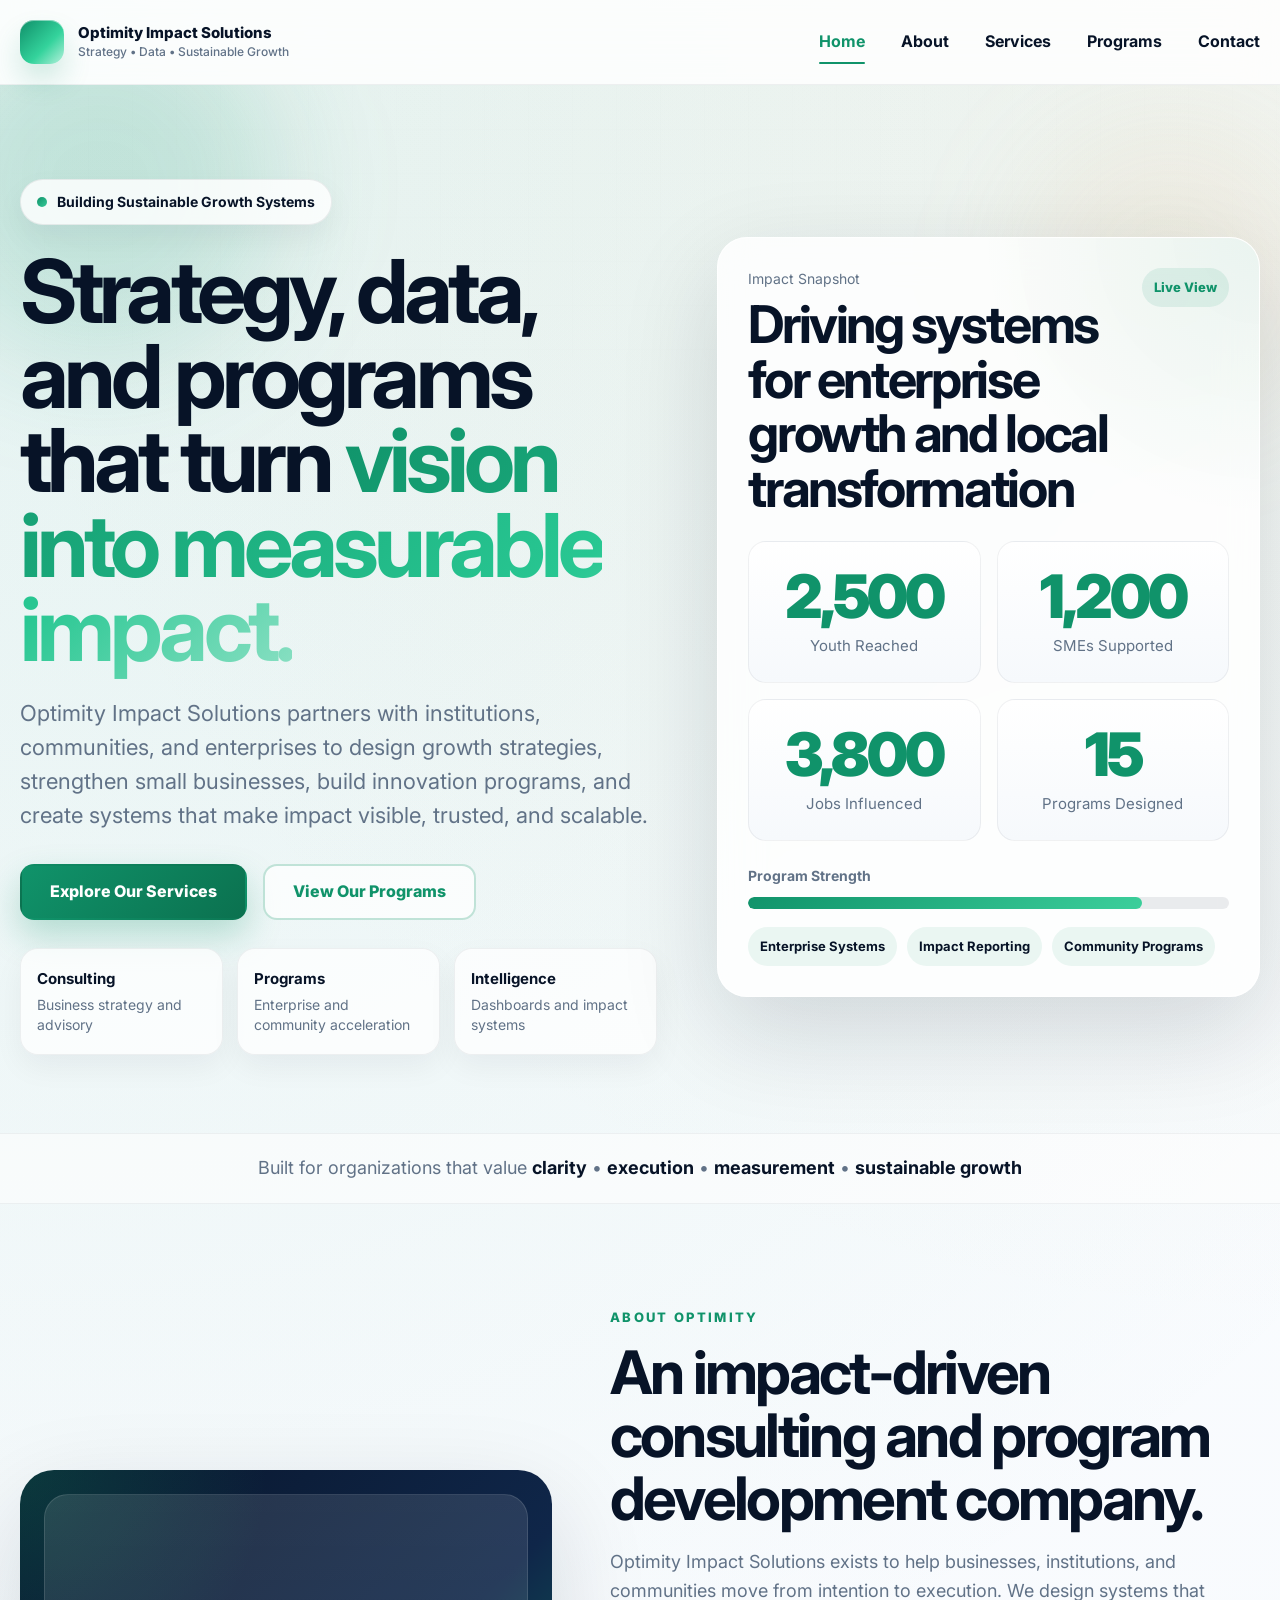
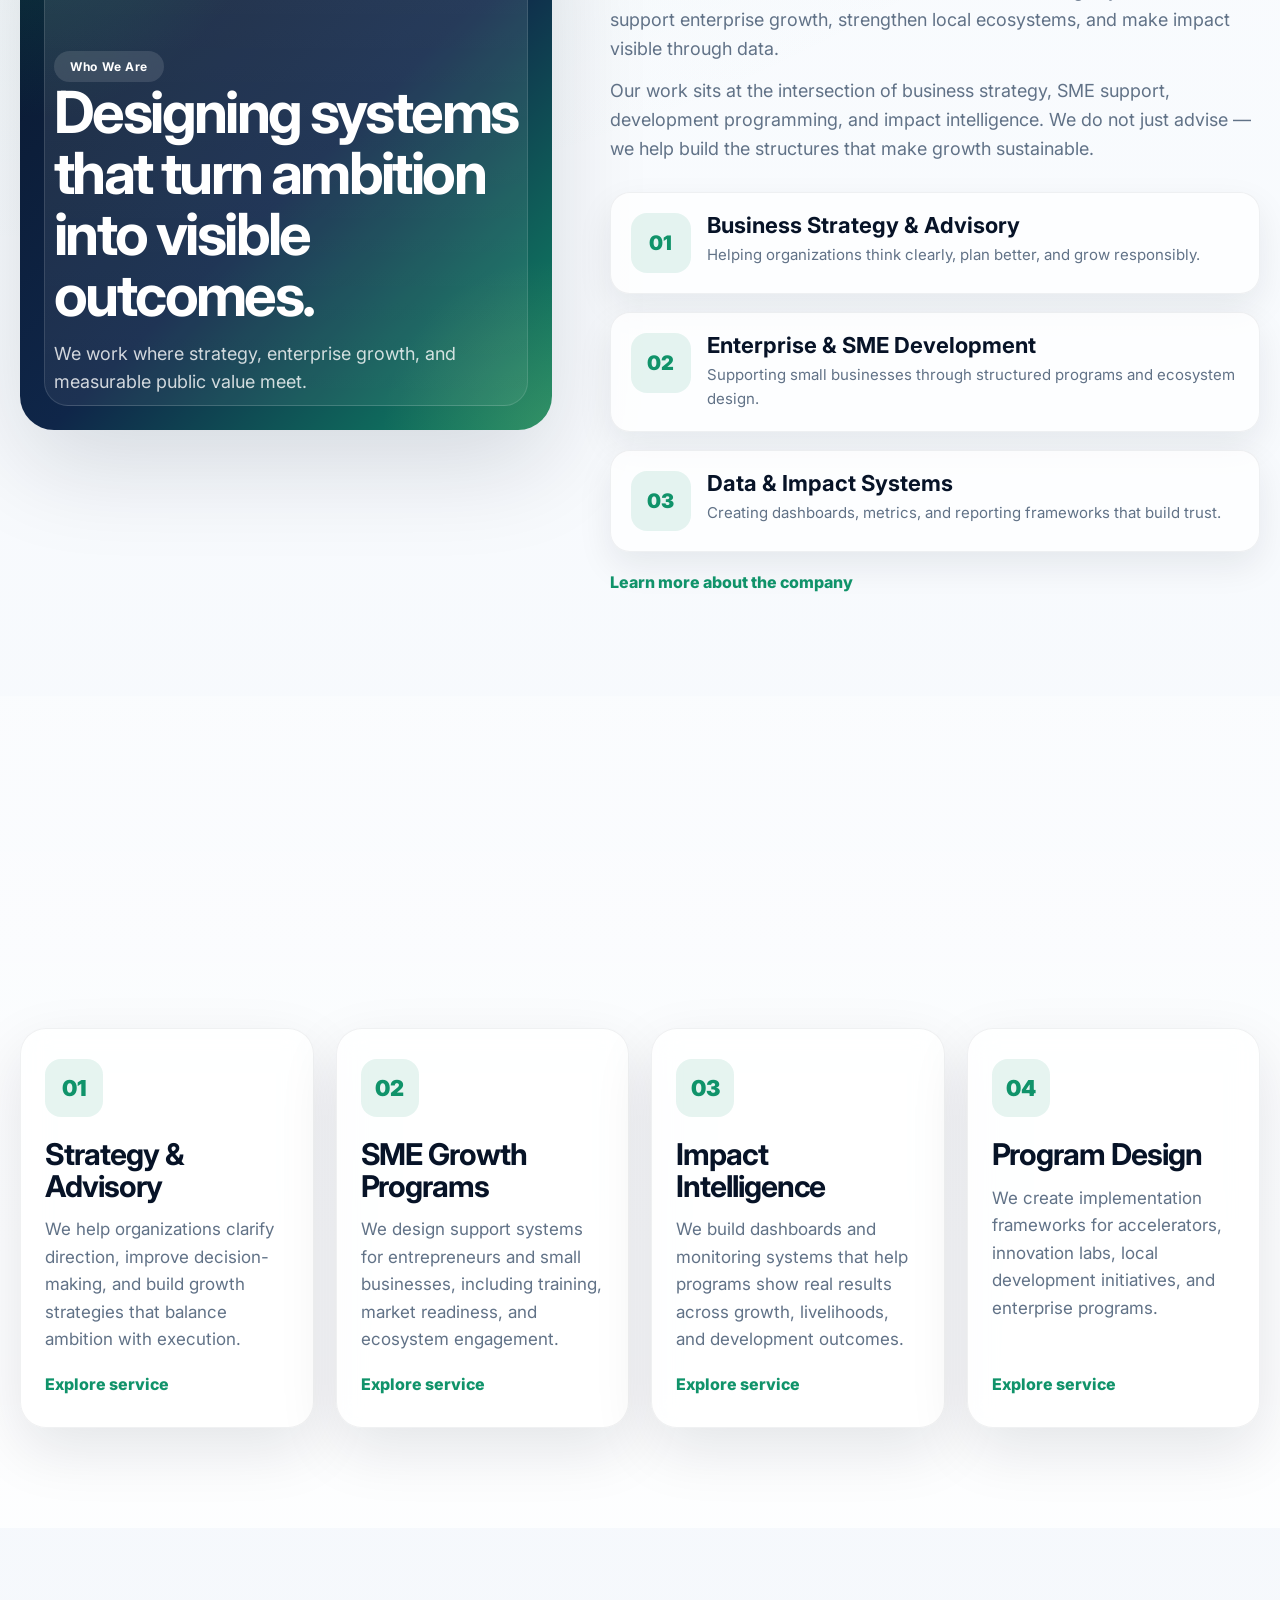
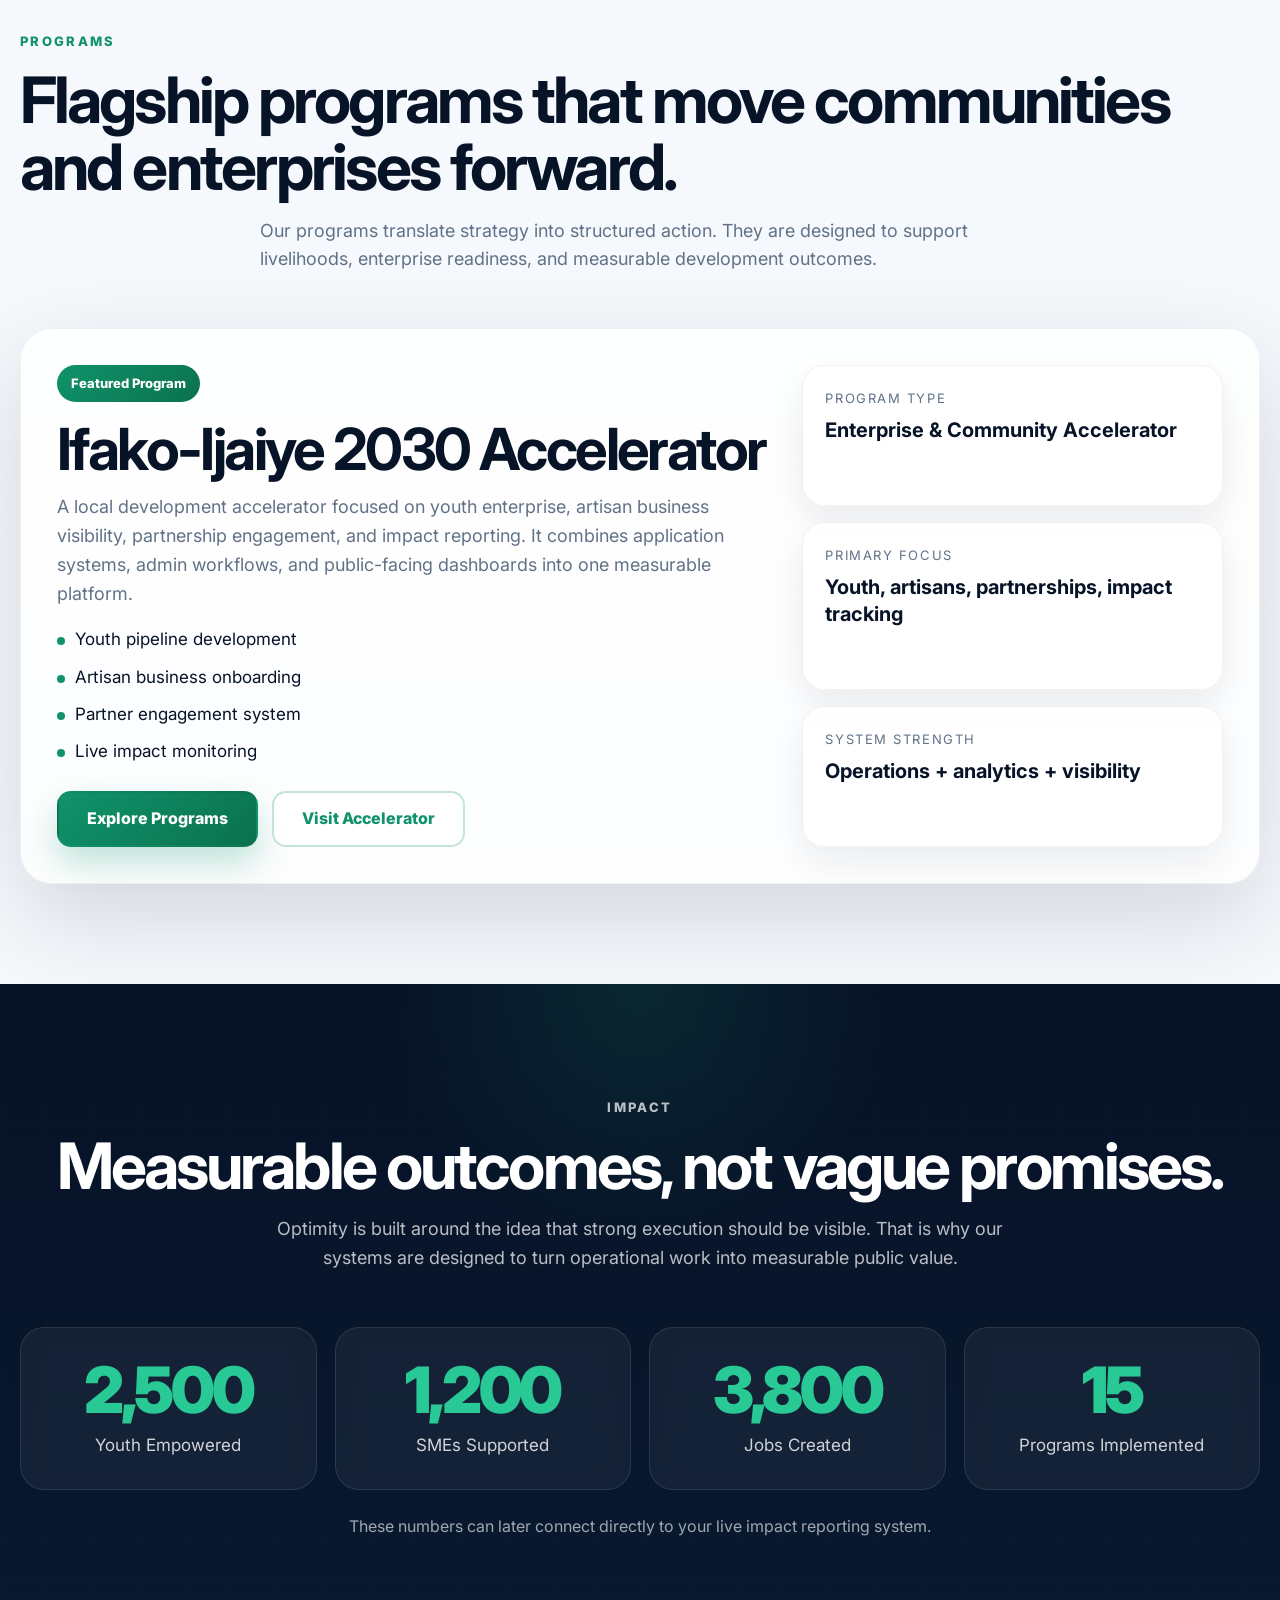
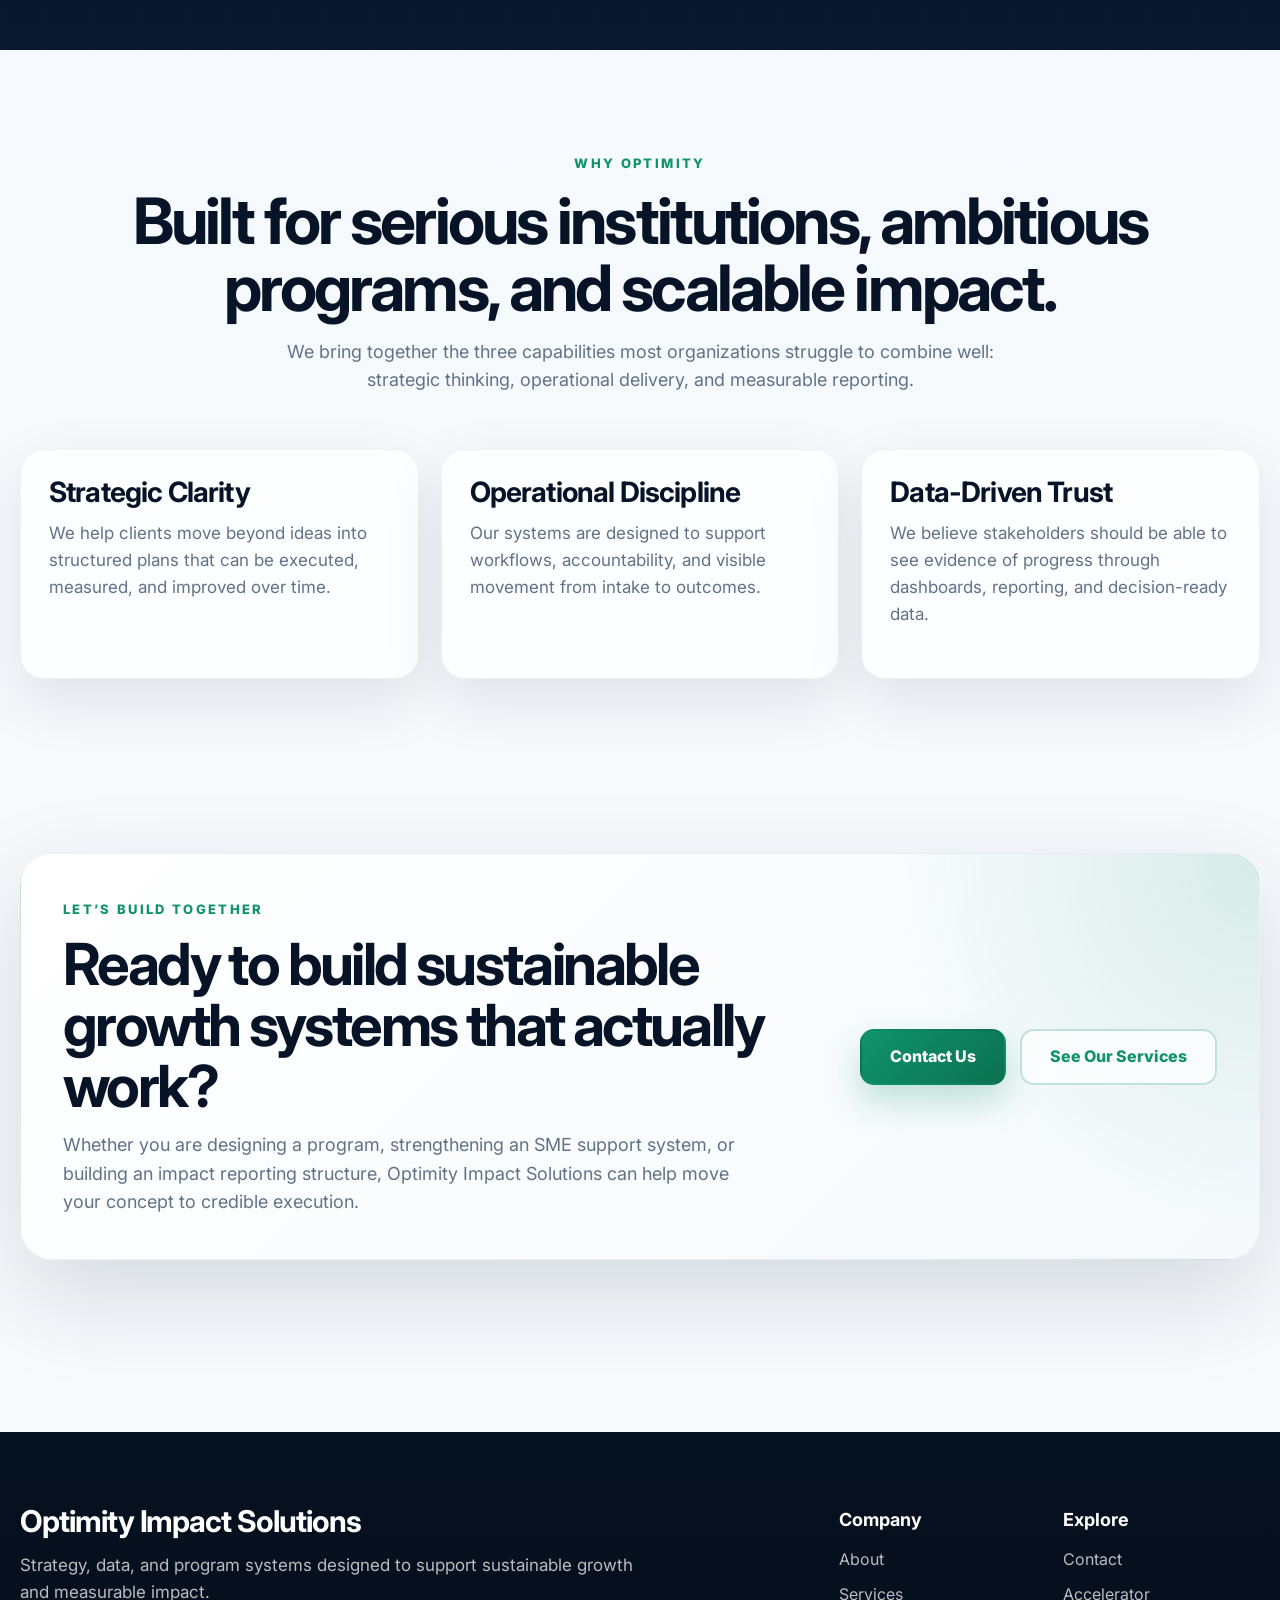
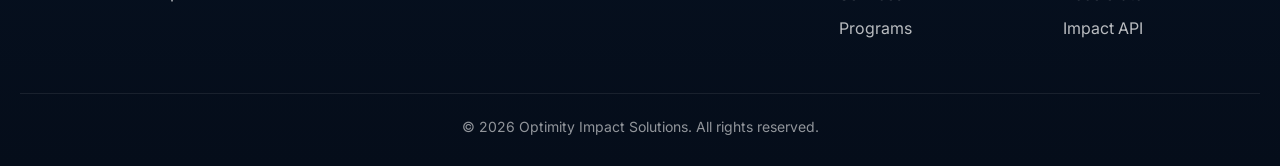
==== index.html @ 6fea80c6 "initial commit for optimity impact website" ====
<!DOCTYPE html>
<html lang="en">
<head>
  <meta charset="UTF-8" />
  <meta name="viewport" content="width=device-width, initial-scale=1.0" />

  <title>Optimity Impact Solutions | Strategy, Data & Sustainable Growth</title>

  <meta
    name="description"
    content="Optimity Impact Solutions helps organizations, communities, and enterprises drive sustainable growth through strategy, SME development, impact intelligence, and innovation programs."
  />

  <link rel="preconnect" href="https://fonts.googleapis.com" />
  <link rel="preconnect" href="https://fonts.gstatic.com" crossorigin />
  <link
    href="https://fonts.googleapis.com/css2?family=Inter:wght@400;500;600;700;800;900&display=swap"
    rel="stylesheet"
  />

  <link rel="stylesheet" href="style.css" />
</head>
<body>
  <!-- =========================
  HEADER
  ========================== -->
  <header class="topbar">
    <div class="container nav">
      <a href="index.html" class="brand" aria-label="Optimity Impact Solutions home">
        <span class="brand-mark"></span>
        <span class="brand-text">
          Optimity Impact Solutions
          <small>Strategy • Data • Sustainable Growth</small>
        </span>
      </a>

      <nav class="nav-links" id="navLinks">
        <a href="index.html" class="active">Home</a>
        <a href="about.html">About</a>
        <a href="services.html">Services</a>
        <a href="programs.html">Programs</a>
        <a href="contact.html">Contact</a>
      </nav>

      <button class="mobile-toggle" id="mobileToggle" aria-label="Open menu">☰</button>
    </div>
  </header>

  <main>
    <!-- =========================
    HERO
    ========================== -->
    <section class="hero-v2">
      <div class="hero-noise"></div>
      <div class="hero-orb hero-orb-a"></div>
      <div class="hero-orb hero-orb-b"></div>

      <div class="container hero-v2-grid">
        <div class="hero-v2-copy reveal">
          <div class="eyebrow-pill">
            <span class="eyebrow-dot"></span>
            Building Sustainable Growth Systems
          </div>

          <h1>
            Strategy, data, and programs that turn
            <span class="text-accent">vision into measurable impact.</span>
          </h1>

          <p class="hero-v2-text">
            Optimity Impact Solutions partners with institutions, communities,
            and enterprises to design growth strategies, strengthen small
            businesses, build innovation programs, and create systems that make
            impact visible, trusted, and scalable.
          </p>

          <div class="hero-v2-actions">
            <a href="services.html" class="btn btn-primary">Explore Our Services</a>
            <a href="programs.html" class="btn btn-secondary">View Our Programs</a>
          </div>

          <div class="hero-v2-trust">
            <div class="trust-chip">
              <strong>Consulting</strong>
              <span>Business strategy and advisory</span>
            </div>
            <div class="trust-chip">
              <strong>Programs</strong>
              <span>Enterprise and community acceleration</span>
            </div>
            <div class="trust-chip">
              <strong>Intelligence</strong>
              <span>Dashboards and impact systems</span>
            </div>
          </div>
        </div>

        <div class="hero-v2-visual reveal">
          <div class="dashboard-shell">
            <div class="dashboard-top">
              <div>
                <span class="dashboard-kicker">Impact Snapshot</span>
                <h3>Driving systems for enterprise growth and local transformation</h3>
              </div>
              <div class="dashboard-status">Live View</div>
            </div>

            <div class="metric-grid">
              <div class="metric-card">
                <span class="metric-value" data-counter="2500">0</span>
                <span class="metric-label">Youth Reached</span>
              </div>

              <div class="metric-card">
                <span class="metric-value" data-counter="1200">0</span>
                <span class="metric-label">SMEs Supported</span>
              </div>

              <div class="metric-card">
                <span class="metric-value" data-counter="3800">0</span>
                <span class="metric-label">Jobs Influenced</span>
              </div>

              <div class="metric-card">
                <span class="metric-value" data-counter="15">0</span>
                <span class="metric-label">Programs Designed</span>
              </div>
            </div>

            <div class="dashboard-bottom">
              <div class="dashboard-bar-group">
                <span>Program Strength</span>
                <div class="dashboard-bar">
                  <span class="dashboard-bar-fill" style="width: 82%"></span>
                </div>
              </div>

              <div class="dashboard-mini-list">
                <span>Enterprise Systems</span>
                <span>Impact Reporting</span>
                <span>Community Programs</span>
              </div>
            </div>
          </div>
        </div>
      </div>
    </section>

    <!-- =========================
    VALUE STRIP
    ========================== -->
    <section class="value-strip">
      <div class="container value-strip-row reveal">
        <span>Built for organizations that value</span>
        <strong>clarity</strong>
        <span>•</span>
        <strong>execution</strong>
        <span>•</span>
        <strong>measurement</strong>
        <span>•</span>
        <strong>sustainable growth</strong>
      </div>
    </section>

    <!-- =========================
    ABOUT PREVIEW
    ========================== -->
    <section class="section">
      <div class="container editorial-grid">
        <div class="editorial-visual reveal">
          <div class="editorial-panel">
            <div class="panel-overlay"></div>
            <div class="panel-content">
              <span class="panel-badge">Who We Are</span>
              <h3>Designing systems that turn ambition into visible outcomes.</h3>
              <p>
                We work where strategy, enterprise growth, and measurable public
                value meet.
              </p>
            </div>
          </div>
        </div>

        <div class="editorial-copy reveal">
          <div class="section-tag">About Optimity</div>
          <h2>An impact-driven consulting and program development company.</h2>

          <p>
            Optimity Impact Solutions exists to help businesses, institutions,
            and communities move from intention to execution. We design systems
            that support enterprise growth, strengthen local ecosystems, and
            make impact visible through data.
          </p>

          <p>
            Our work sits at the intersection of business strategy, SME support,
            development programming, and impact intelligence. We do not just
            advise — we help build the structures that make growth sustainable.
          </p>

          <div class="feature-stack">
            <article class="feature-card">
              <div class="feature-card-icon">01</div>
              <div>
                <h3>Business Strategy & Advisory</h3>
                <p>Helping organizations think clearly, plan better, and grow responsibly.</p>
              </div>
            </article>

            <article class="feature-card">
              <div class="feature-card-icon">02</div>
              <div>
                <h3>Enterprise & SME Development</h3>
                <p>Supporting small businesses through structured programs and ecosystem design.</p>
              </div>
            </article>

            <article class="feature-card">
              <div class="feature-card-icon">03</div>
              <div>
                <h3>Data & Impact Systems</h3>
                <p>Creating dashboards, metrics, and reporting frameworks that build trust.</p>
              </div>
            </article>
          </div>

          <a href="about.html" class="text-link">Learn more about the company</a>
        </div>
      </div>
    </section>

    <!-- =========================
    SERVICES
    ========================== -->
    <section class="section section-soft">
      <div class="container">
        <div class="section-heading center reveal">
          <div class="section-tag">Our Services</div>
          <h2>What we help organizations build.</h2>
          <p>
            From strategic advisory to program design and impact systems,
            Optimity delivers the structures that make sustainable outcomes possible.
          </p>
        </div>

        <div class="premium-card-grid reveal">
          <article class="premium-service-card">
            <div class="premium-icon-badge">01</div>
            <h3>Strategy & Advisory</h3>
            <p>
              We help organizations clarify direction, improve decision-making,
              and build growth strategies that balance ambition with execution.
            </p>
            <a href="services.html" class="text-link">Explore service</a>
          </article>

          <article class="premium-service-card">
            <div class="premium-icon-badge">02</div>
            <h3>SME Growth Programs</h3>
            <p>
              We design support systems for entrepreneurs and small businesses,
              including training, market readiness, and ecosystem engagement.
            </p>
            <a href="services.html" class="text-link">Explore service</a>
          </article>

          <article class="premium-service-card">
            <div class="premium-icon-badge">03</div>
            <h3>Impact Intelligence</h3>
            <p>
              We build dashboards and monitoring systems that help programs show
              real results across growth, livelihoods, and development outcomes.
            </p>
            <a href="services.html" class="text-link">Explore service</a>
          </article>

          <article class="premium-service-card">
            <div class="premium-icon-badge">04</div>
            <h3>Program Design</h3>
            <p>
              We create implementation frameworks for accelerators, innovation
              labs, local development initiatives, and enterprise programs.
            </p>
            <a href="services.html" class="text-link">Explore service</a>
          </article>
        </div>
      </div>
    </section>

    <!-- =========================
    PROGRAM HIGHLIGHT
    ========================== -->
    <section class="section">
      <div class="container">
        <div class="section-heading reveal">
          <div class="section-tag">Programs</div>
          <h2>Flagship programs that move communities and enterprises forward.</h2>
          <p>
            Our programs translate strategy into structured action. They are
            designed to support livelihoods, enterprise readiness, and
            measurable development outcomes.
          </p>
        </div>

        <div class="program-showcase reveal">
          <div class="program-showcase-copy">
            <span class="program-label">Featured Program</span>
            <h3>Ifako-Ijaiye 2030 Accelerator</h3>
            <p>
              A local development accelerator focused on youth enterprise,
              artisan business visibility, partnership engagement, and impact
              reporting. It combines application systems, admin workflows, and
              public-facing dashboards into one measurable platform.
            </p>

            <div class="program-list">
              <span>Youth pipeline development</span>
              <span>Artisan business onboarding</span>
              <span>Partner engagement system</span>
              <span>Live impact monitoring</span>
            </div>

            <div class="program-cta-row">
              <a href="programs.html" class="btn btn-primary">Explore Programs</a>
              <a
                href="https://sunny-liger-8ca3c4.netlify.app/"
                class="btn btn-secondary"
                target="_blank"
                rel="noopener noreferrer"
              >
                Visit Accelerator
              </a>
            </div>
          </div>

          <div class="program-showcase-side">
            <div class="info-tile">
              <span class="info-label">Program Type</span>
              <strong>Enterprise & Community Accelerator</strong>
            </div>

            <div class="info-tile">
              <span class="info-label">Primary Focus</span>
              <strong>Youth, artisans, partnerships, impact tracking</strong>
            </div>

            <div class="info-tile">
              <span class="info-label">System Strength</span>
              <strong>Operations + analytics + visibility</strong>
            </div>
          </div>
        </div>
      </div>
    </section>

    <!-- =========================
    IMPACT
    ========================== -->
    <section class="impact-band">
      <div class="impact-band-noise"></div>
      <div class="container">
        <div class="section-heading center reveal">
          <div class="section-tag light">Impact</div>
          <h2>Measurable outcomes, not vague promises.</h2>
          <p>
            Optimity is built around the idea that strong execution should be
            visible. That is why our systems are designed to turn operational
            work into measurable public value.
          </p>
        </div>

        <div class="impact-band-grid reveal">
          <div class="impact-band-card">
            <span class="impact-band-number" data-counter="2500">0</span>
            <span class="impact-band-label">Youth Empowered</span>
          </div>

          <div class="impact-band-card">
            <span class="impact-band-number" data-counter="1200">0</span>
            <span class="impact-band-label">SMEs Supported</span>
          </div>

          <div class="impact-band-card">
            <span class="impact-band-number" data-counter="3800">0</span>
            <span class="impact-band-label">Jobs Created</span>
          </div>

          <div class="impact-band-card">
            <span class="impact-band-number" data-counter="15">0</span>
            <span class="impact-band-label">Programs Implemented</span>
          </div>
        </div>

        <p class="impact-footnote reveal">
          These numbers can later connect directly to your live impact reporting system.
        </p>
      </div>
    </section>

    <!-- =========================
    WHY OPTIMITY
    ========================== -->
    <section class="section">
      <div class="container">
        <div class="section-heading center reveal">
          <div class="section-tag">Why Optimity</div>
          <h2>Built for serious institutions, ambitious programs, and scalable impact.</h2>
          <p>
            We bring together the three capabilities most organizations struggle
            to combine well: strategic thinking, operational delivery, and
            measurable reporting.
          </p>
        </div>

        <div class="why-grid reveal">
          <article class="why-card">
            <h3>Strategic Clarity</h3>
            <p>
              We help clients move beyond ideas into structured plans that can be
              executed, measured, and improved over time.
            </p>
          </article>

          <article class="why-card">
            <h3>Operational Discipline</h3>
            <p>
              Our systems are designed to support workflows, accountability, and
              visible movement from intake to outcomes.
            </p>
          </article>

          <article class="why-card">
            <h3>Data-Driven Trust</h3>
            <p>
              We believe stakeholders should be able to see evidence of progress
              through dashboards, reporting, and decision-ready data.
            </p>
          </article>
        </div>
      </div>
    </section>

    <!-- =========================
    CTA
    ========================== -->
    <section class="section cta-v2-section">
      <div class="container reveal">
        <div class="cta-v2-shell">
          <div class="cta-v2-copy">
            <div class="section-tag">Let’s Build Together</div>
            <h2>Ready to build sustainable growth systems that actually work?</h2>
            <p>
              Whether you are designing a program, strengthening an SME support
              system, or building an impact reporting structure, Optimity Impact
              Solutions can help move your concept to credible execution.
            </p>
          </div>

          <div class="cta-v2-actions">
            <a href="contact.html" class="btn btn-primary">Contact Us</a>
            <a href="services.html" class="btn btn-secondary">See Our Services</a>
          </div>
        </div>
      </div>
    </section>
  </main>

  <!-- =========================
  FOOTER
  ========================== -->
  <footer class="footer-v2">
    <div class="container footer-v2-shell">
      <div class="footer-v2-brand">
        <strong>Optimity Impact Solutions</strong>
        <p>
          Strategy, data, and program systems designed to support sustainable
          growth and measurable impact.
        </p>
      </div>

      <div class="footer-v2-links">
        <div>
          <h4>Company</h4>
          <a href="about.html">About</a>
          <a href="services.html">Services</a>
          <a href="programs.html">Programs</a>
        </div>

        <div>
          <h4>Explore</h4>
          <a href="contact.html">Contact</a>
          <a href="https://sunny-liger-8ca3c4.netlify.app/" target="_blank" rel="noopener noreferrer">Accelerator</a>
          <a href="https://ifako-ijaiye-2030.onrender.com/api/public/impact" target="_blank" rel="noopener noreferrer">Impact API</a>
        </div>
      </div>
    </div>

    <div class="container footer-v2-bottom">
      <span>©️ 2026 Optimity Impact Solutions. All rights reserved.</span>
    </div>
  </footer>

  <script src="script.js"></script>
</body>
</html>
---- style.css ----
/* =========================
RESET
========================= */

* {
  margin: 0;
  padding: 0;
  box-sizing: border-box;
}

:root {
  --bg: #f5f8fc;
  --bg-2: #eef4f8;
  --surface: rgba(255, 255, 255, 0.74);
  --surface-2: rgba(255, 255, 255, 0.9);
  --white: #ffffff;
  --text: #071327;
  --muted: #617287;
  --line: rgba(7, 19, 39, 0.08);
  --green: #10936a;
  --green-dark: #0b714f;
  --green-soft: rgba(16, 147, 106, 0.1);
  --navy: #08152a;
  --navy-soft: #0d203d;
  --gold: #d2aa66;
  --shadow-xl: 0 35px 100px rgba(8, 21, 42, 0.14);
  --shadow-lg: 0 22px 60px rgba(8, 21, 42, 0.1);
  --shadow-md: 0 14px 35px rgba(8, 21, 42, 0.08);
  --radius-xl: 30px;
  --radius-lg: 22px;
  --radius-md: 16px;
  --radius-sm: 12px;
  --container: 1240px;
}

html {
  scroll-behavior: smooth;
}

body {
  font-family: "Inter", sans-serif;
  color: var(--text);
  background:
    radial-gradient(circle at top left, rgba(16, 147, 106, 0.1), transparent 28%),
    radial-gradient(circle at top right, rgba(210, 170, 102, 0.08), transparent 20%),
    linear-gradient(180deg, #fbfdff 0%, var(--bg) 55%, #f8fbfd 100%);
  line-height: 1.6;
}

img {
  max-width: 100%;
  display: block;
}

a {
  transition: all 0.25s ease;
}

.container {
  width: min(var(--container), calc(100% - 40px));
  margin: 0 auto;
}

.section {
  padding: 100px 0;
  position: relative;
}

.section-soft {
  background:
    linear-gradient(180deg, rgba(255,255,255,0.35), rgba(255,255,255,0.82));
}

.section-heading {
  margin-bottom: 54px;
}

.section-heading.center {
  text-align: center;
}

.section-heading h2 {
  font-size: clamp(36px, 5vw, 64px);
  line-height: 1.05;
  letter-spacing: -0.045em;
  margin-bottom: 16px;
}

.section-heading p {
  max-width: 760px;
  margin: 0 auto;
  color: var(--muted);
  font-size: 18px;
}

.section-tag {
  display: inline-block;
  margin-bottom: 14px;
  font-size: 13px;
  font-weight: 800;
  letter-spacing: 0.18em;
  text-transform: uppercase;
  color: var(--green);
}

.section-tag.light {
  color: rgba(255, 255, 255, 0.72);
}

.text-accent {
  background: linear-gradient(135deg, var(--green) 0%, #28c792 72%, #8ce0c4 100%);
  -webkit-background-clip: text;
  background-clip: text;
  color: transparent;
}

.eyebrow-pill {
  display: inline-flex;
  align-items: center;
  gap: 10px;
  background: rgba(255, 255, 255, 0.82);
  border: 1px solid rgba(7, 19, 39, 0.07);
  color: var(--text);
  padding: 11px 16px;
  border-radius: 999px;
  font-size: 14px;
  font-weight: 700;
  box-shadow: 0 12px 30px rgba(8, 21, 42, 0.05);
}

.eyebrow-dot {
  width: 10px;
  height: 10px;
  border-radius: 50%;
  background: linear-gradient(135deg, var(--green), #37c998);
}

/* =========================
TOPBAR
========================= */

.topbar {
  position: sticky;
  top: 0;
  z-index: 1000;
  background: rgba(255, 255, 255, 0.82);
  backdrop-filter: blur(18px);
  border-bottom: 1px solid rgba(7, 19, 39, 0.06);
}

.nav {
  min-height: 84px;
  display: flex;
  align-items: center;
  justify-content: space-between;
}

.brand {
  display: flex;
  align-items: center;
  gap: 14px;
  text-decoration: none;
  color: var(--text);
}

.brand-mark {
  width: 44px;
  height: 44px;
  border-radius: 14px;
  background:
    linear-gradient(135deg, #0f8f69 0%, #34d39c 60%, #b6f1dc 100%);
  box-shadow:
    inset 0 1px 0 rgba(255,255,255,0.45),
    0 16px 28px rgba(16, 147, 106, 0.18);
}

.brand-text {
  display: flex;
  flex-direction: column;
  line-height: 1.08;
  font-weight: 800;
  font-size: 15px;
}

.brand-text small {
  margin-top: 4px;
  font-size: 12px;
  font-weight: 500;
  color: var(--muted);
}

.nav-links {
  display: flex;
  align-items: center;
  gap: 36px;
}

.nav-links a {
  text-decoration: none;
  color: var(--text);
  font-weight: 700;
  position: relative;
}

.nav-links a:hover,
.nav-links a.active {
  color: var(--green);
}

.nav-links a.active::after,
.nav-links a:hover::after {
  content: "";
  position: absolute;
  left: 0;
  bottom: -9px;
  width: 100%;
  height: 2px;
  background: var(--green);
  border-radius: 999px;
}

.mobile-toggle {
  display: none;
}

/* =========================
BUTTONS
========================= */

.btn {
  display: inline-flex;
  align-items: center;
  justify-content: center;
  min-height: 56px;
  padding: 0 28px;
  border-radius: 14px;
  font-size: 16px;
  font-weight: 800;
  text-decoration: none;
  border: 2px solid transparent;
}

.btn-primary {
  color: #fff;
  background: linear-gradient(135deg, var(--green) 0%, var(--green-dark) 100%);
  box-shadow: 0 16px 34px rgba(16, 147, 106, 0.26);
}

.btn-primary:hover {
  transform: translateY(-2px);
  box-shadow: 0 22px 42px rgba(16, 147, 106, 0.3);
}

.btn-secondary {
  color: var(--green);
  background: rgba(255, 255, 255, 0.72);
  border-color: rgba(16, 147, 106, 0.25);
}

.btn-secondary:hover {
  background: var(--green);
  color: #fff;
  border-color: var(--green);
}

.text-link {
  display: inline-flex;
  align-items: center;
  gap: 8px;
  text-decoration: none;
  color: var(--green);
  font-weight: 800;
  margin-top: 18px;
}

.text-link:hover {
  gap: 12px;
}

/* =========================
HERO V2
========================= */

.hero-v2 {
  position: relative;
  overflow: hidden;
  padding: 94px 0 78px;
}

.hero-noise {
  position: absolute;
  inset: 0;
  opacity: 0.08;
  background-image:
    linear-gradient(rgba(7,19,39,0.08) 1px, transparent 1px),
    linear-gradient(90deg, rgba(7,19,39,0.08) 1px, transparent 1px);
  background-size: 44px 44px;
  mask-image: linear-gradient(180deg, rgba(0,0,0,0.9), transparent 85%);
  pointer-events: none;
}

.hero-orb {
  position: absolute;
  border-radius: 50%;
  filter: blur(60px);
  pointer-events: none;
}

.hero-orb-a {
  width: 360px;
  height: 360px;
  top: -80px;
  left: -80px;
  background: rgba(16, 147, 106, 0.16);
}

.hero-orb-b {
  width: 300px;
  height: 300px;
  top: 40px;
  right: -40px;
  background: rgba(210, 170, 102, 0.1);
}

.hero-v2-grid {
  display: grid;
  grid-template-columns: 1.08fr 0.92fr;
  gap: 60px;
  align-items: center;
  position: relative;
  z-index: 2;
}

.hero-v2-copy h1 {
  margin: 24px 0 24px;
  font-size: clamp(56px, 7vw, 88px);
  line-height: 0.96;
  letter-spacing: -0.055em;
  max-width: 760px;
}

.hero-v2-text {
  font-size: 22px;
  line-height: 1.55;
  color: var(--muted);
  max-width: 700px;
  margin-bottom: 32px;
}

.hero-v2-actions {
  display: flex;
  flex-wrap: wrap;
  gap: 16px;
  margin-bottom: 28px;
}

.hero-v2-trust {
  display: grid;
  grid-template-columns: repeat(3, 1fr);
  gap: 14px;
}

.trust-chip {
  background: rgba(255, 255, 255, 0.72);
  border: 1px solid rgba(7, 19, 39, 0.06);
  border-radius: 18px;
  padding: 18px 16px;
  box-shadow: 0 12px 30px rgba(8, 21, 42, 0.05);
}

.trust-chip strong {
  display: block;
  font-size: 15px;
  margin-bottom: 4px;
}

.trust-chip span {
  display: block;
  font-size: 14px;
  line-height: 1.45;
  color: var(--muted);
}

.hero-v2-visual {
  position: relative;
}

.dashboard-shell {
  position: relative;
  background: rgba(255, 255, 255, 0.82);
  border: 1px solid rgba(255, 255, 255, 0.75);
  backdrop-filter: blur(20px);
  border-radius: 30px;
  padding: 30px;
  box-shadow: var(--shadow-xl);
  overflow: hidden;
}

.dashboard-shell::before {
  content: "";
  position: absolute;
  inset: 0;
  background:
    radial-gradient(circle at top right, rgba(16, 147, 106, 0.08), transparent 30%);
  pointer-events: none;
}

.dashboard-top {
  display: flex;
  align-items: flex-start;
  justify-content: space-between;
  gap: 20px;
  margin-bottom: 24px;
}

.dashboard-kicker {
  display: block;
  font-size: 14px;
  color: var(--muted);
  margin-bottom: 8px;
}

.dashboard-top h3 {
  font-size: clamp(32px, 5vw, 52px);
  line-height: 1.05;
  letter-spacing: -0.045em;
  max-width: 520px;
}

.dashboard-status {
  flex-shrink: 0;
  background: var(--green-soft);
  color: var(--green);
  padding: 9px 12px;
  border-radius: 999px;
  font-size: 13px;
  font-weight: 800;
}

.metric-grid {
  display: grid;
  grid-template-columns: repeat(2, 1fr);
  gap: 16px;
}

.metric-card {
  background: linear-gradient(180deg, #ffffff 0%, #f6f9fc 100%);
  border: 1px solid rgba(7, 19, 39, 0.06);
  border-radius: 18px;
  padding: 24px 18px;
  text-align: center;
}

.metric-value {
  display: block;
  font-size: clamp(38px, 5vw, 60px);
  line-height: 1;
  font-weight: 900;
  letter-spacing: -0.05em;
  color: var(--green);
}

.metric-label {
  display: block;
  margin-top: 8px;
  color: var(--muted);
  font-size: 15px;
}

.dashboard-bottom {
  margin-top: 24px;
}

.dashboard-bar-group {
  margin-bottom: 18px;
}

.dashboard-bar-group span {
  display: block;
  font-size: 14px;
  font-weight: 700;
  color: var(--muted);
  margin-bottom: 10px;
}

.dashboard-bar {
  width: 100%;
  height: 12px;
  background: rgba(7, 19, 39, 0.08);
  border-radius: 999px;
  overflow: hidden;
}

.dashboard-bar-fill {
  display: block;
  height: 100%;
  border-radius: 999px;
  background: linear-gradient(135deg, var(--green), #3ccf9b);
}

.dashboard-mini-list {
  display: flex;
  flex-wrap: wrap;
  gap: 10px;
}

.dashboard-mini-list span {
  display: inline-flex;
  padding: 9px 12px;
  border-radius: 999px;
  background: rgba(16, 147, 106, 0.08);
  color: var(--text);
  font-size: 13px;
  font-weight: 700;
}

/* =========================
VALUE STRIP
========================= */

.value-strip {
  border-top: 1px solid rgba(7, 19, 39, 0.05);
  border-bottom: 1px solid rgba(7, 19, 39, 0.05);
  background: rgba(255,255,255,0.55);
}

.value-strip-row {
  padding: 20px 0;
  text-align: center;
  font-size: 18px;
  color: var(--muted);
}

.value-strip-row strong {
  color: var(--text);
}

/* =========================
EDITORIAL ABOUT
========================= */

.editorial-grid {
  display: grid;
  grid-template-columns: 0.9fr 1.1fr;
  gap: 58px;
  align-items: center;
}

.editorial-panel {
  position: relative;
  min-height: 560px;
  border-radius: 34px;
  overflow: hidden;
  background:
    radial-gradient(circle at top left, rgba(16, 147, 106, 0.28), transparent 32%),
    radial-gradient(circle at bottom right, rgba(210, 170, 102, 0.18), transparent 22%),
    linear-gradient(135deg, #09162b 0%, #0f2649 54%, #0f8d66 100%);
  box-shadow: var(--shadow-xl);
}

.panel-overlay {
  position: absolute;
  inset: 24px;
  border-radius: 24px;
  background:
    linear-gradient(180deg, rgba(255,255,255,0.08), rgba(255,255,255,0.02)),
    rgba(255,255,255,0.04);
  border: 1px solid rgba(255,255,255,0.12);
}

.panel-content {
  position: absolute;
  left: 34px;
  right: 34px;
  bottom: 34px;
  color: #fff;
  z-index: 2;
}

.panel-badge{
  display:inline-block;
  padding:6px 16px;
  border-radius:999px;
  font-size:12px;
  font-weight:700;
  letter-spacing:.06em;

  margin-top:18px;

  background:rgba(255,255,255,.12);
  backdrop-filter:blur(6px);
}

.panel-content h3 {
  font-size: clamp(34px, 5vw, 58px);
  line-height: 1.05;
  letter-spacing: -0.045em;
  margin-bottom: 14px;
}

.panel-content p {
  font-size: 18px;
  line-height: 1.55;
  color: rgba(255,255,255,0.8);
}

.editorial-copy h2 {
  font-size: clamp(36px, 5vw, 60px);
  line-height: 1.05;
  letter-spacing: -0.045em;
  margin-bottom: 18px;
}

.editorial-copy p {
  font-size: 18px;
  color: var(--muted);
  margin-bottom: 14px;
}

.feature-stack {
  display: grid;
  gap: 18px;
  margin-top: 28px;
}

.feature-card {
  display: grid;
  grid-template-columns: 60px 1fr;
  gap: 16px;
  align-items: start;
  background: rgba(255,255,255,0.72);
  border: 1px solid rgba(7, 19, 39, 0.06);
  border-radius: 20px;
  padding: 20px;
  box-shadow: var(--shadow-md);
}

.feature-card-icon {
  width: 60px;
  height: 60px;
  border-radius: 16px;
  background: var(--green-soft);
  color: var(--green);
  display: flex;
  align-items: center;
  justify-content: center;
  font-size: 20px;
  font-weight: 900;
}

.feature-card h3 {
  font-size: 22px;
  line-height: 1.1;
  margin-bottom: 6px;
}

.feature-card p {
  font-size: 15px;
  margin: 0;
}

/* =========================
SERVICES
========================= */

.premium-card-grid {
  display: grid;
  grid-template-columns: repeat(4, 1fr);
  gap: 22px;
}

.premium-service-card {
  background: rgba(255,255,255,0.78);
  backdrop-filter: blur(14px);
  border: 1px solid rgba(7, 19, 39, 0.06);
  border-radius: 26px;
  padding: 30px 24px;
  box-shadow: var(--shadow-lg);
  min-height: 330px;
  display: flex;
  flex-direction: column;
}

.premium-service-card:hover {
  transform: translateY(-6px);
}

.premium-icon-badge {
  width: 58px;
  height: 58px;
  border-radius: 16px;
  background: var(--green-soft);
  color: var(--green);
  display: flex;
  align-items: center;
  justify-content: center;
  font-size: 22px;
  font-weight: 900;
  margin-bottom: 22px;
}

.premium-service-card h3 {
  font-size: 30px;
  line-height: 1.05;
  letter-spacing: -0.035em;
  margin-bottom: 14px;
}

.premium-service-card p {
  color: var(--muted);
  font-size: 17px;
  line-height: 1.62;
  flex-grow: 1;
}

/* =========================
PROGRAM SHOWCASE
========================= */

.program-showcase {
  display: grid;
  grid-template-columns: 1.45fr 0.85fr;
  gap: 28px;
  background: linear-gradient(180deg, rgba(255,255,255,0.9), rgba(255,255,255,0.74));
  border: 1px solid rgba(7, 19, 39, 0.06);
  border-radius: 32px;
  padding: 36px;
  box-shadow: var(--shadow-xl);
}

.program-label {
  display: inline-flex;
  padding: 8px 14px;
  border-radius: 999px;
  background: linear-gradient(135deg, var(--green), var(--green-dark));
  color: #fff;
  font-size: 13px;
  font-weight: 800;
  margin-bottom: 18px;
}

.program-showcase-copy h3 {
  font-size: clamp(36px, 5vw, 58px);
  line-height: 1.02;
  letter-spacing: -0.045em;
  margin-bottom: 14px;
}

.program-showcase-copy p {
  color: var(--muted);
  font-size: 18px;
  margin-bottom: 18px;
}

.program-list {
  display: grid;
  gap: 10px;
  margin-bottom: 26px;
}

.program-list span {
  position: relative;
  padding-left: 18px;
  font-size: 17px;
}

.program-list span::before {
  content: "";
  position: absolute;
  left: 0;
  top: 11px;
  width: 8px;
  height: 8px;
  border-radius: 50%;
  background: var(--green);
}

.program-cta-row {
  display: flex;
  flex-wrap: wrap;
  gap: 14px;
}

.program-showcase-side {
  display: grid;
  gap: 16px;
}

.info-tile {
  background: rgba(255,255,255,0.86);
  border: 1px solid rgba(7, 19, 39, 0.06);
  border-radius: 22px;
  padding: 22px;
  box-shadow: var(--shadow-md);
}

.info-label {
  display: block;
  font-size: 13px;
  text-transform: uppercase;
  letter-spacing: 0.12em;
  color: var(--muted);
  margin-bottom: 8px;
}

.info-tile strong {
  font-size: 20px;
  line-height: 1.35;
}

/* =========================
IMPACT BAND
========================= */

.impact-band {
  position: relative;
  overflow: hidden;
  padding: 110px 0;
  background:
    radial-gradient(circle at top center, rgba(16, 147, 106, 0.16), transparent 28%),
    linear-gradient(180deg, #071226 0%, #081930 100%);
  color: #fff;
}

.impact-band-noise {
  position: absolute;
  inset: 0;
  opacity: 0.08;
  background-image:
    linear-gradient(rgba(255,255,255,0.08) 1px, transparent 1px),
    linear-gradient(90deg, rgba(255,255,255,0.08) 1px, transparent 1px);
  background-size: 46px 46px;
  pointer-events: none;
}

.impact-band .section-heading p {
  color: rgba(255,255,255,0.72);
}

.impact-band-grid {
  display: grid;
  grid-template-columns: repeat(4, 1fr);
  gap: 18px;
  margin-top: 34px;
}

.impact-band-card {
  background: rgba(255,255,255,0.05);
  border: 1px solid rgba(255,255,255,0.1);
  border-radius: 24px;
  padding: 30px 20px;
  text-align: center;
  backdrop-filter: blur(10px);
}

.impact-band-number {
  display: block;
  font-size: clamp(42px, 5vw, 64px);
  line-height: 1;
  font-weight: 900;
  letter-spacing: -0.05em;
  color: #29c995;
}

.impact-band-label {
  display: block;
  margin-top: 10px;
  font-size: 17px;
  color: rgba(255,255,255,0.8);
}

.impact-footnote {
  text-align: center;
  margin-top: 24px;
  color: rgba(255,255,255,0.62);
  font-size: 16px;
}

/* =========================
WHY
========================= */

.why-grid {
  display: grid;
  grid-template-columns: repeat(3, 1fr);
  gap: 22px;
}

.why-card {
  background: rgba(255,255,255,0.76);
  border: 1px solid rgba(7, 19, 39, 0.06);
  border-radius: 24px;
  padding: 28px;
  box-shadow: var(--shadow-lg);
  min-height: 230px;
}

.why-card h3 {
  font-size: 28px;
  line-height: 1.05;
  letter-spacing: -0.03em;
  margin-bottom: 12px;
}

.why-card p {
  font-size: 17px;
  color: var(--muted);
}

/* =========================
CTA V2
========================= */

.cta-v2-section {
  padding-top: 74px;
}

.cta-v2-shell {
  display: grid;
  grid-template-columns: 1.25fr 0.75fr;
  gap: 28px;
  align-items: center;
  background:
    radial-gradient(circle at top right, rgba(16, 147, 106, 0.14), transparent 28%),
    linear-gradient(135deg, #ffffff 0%, #f5f9fc 100%);
  border: 1px solid rgba(7, 19, 39, 0.06);
  border-radius: 32px;
  padding: 42px;
  box-shadow: var(--shadow-xl);
}

.cta-v2-copy h2 {
  font-size: clamp(36px, 5vw, 58px);
  line-height: 1.05;
  letter-spacing: -0.045em;
  margin-bottom: 14px;
}

.cta-v2-copy p {
  font-size: 18px;
  color: var(--muted);
}

.cta-v2-actions {
  display: flex;
  flex-wrap: wrap;
  gap: 14px;
  justify-content: flex-end;
}

/* =========================
FOOTER V2
========================= */

.footer-v2 {
  margin-top: 72px;
  background: linear-gradient(180deg, #061121 0%, #050d1a 100%);
  color: rgba(255,255,255,0.72);
  padding-top: 74px;
}

.footer-v2-shell {
  display: grid;
  grid-template-columns: 1.3fr 0.7fr;
  gap: 36px;
  padding-bottom: 42px;
}

.footer-v2-brand strong {
  display: block;
  font-size: 30px;
  line-height: 1.05;
  color: #fff;
  margin-bottom: 14px;
  letter-spacing: -0.035em;
}

.footer-v2-brand p {
  font-size: 17px;
  max-width: 620px;
}

.footer-v2-links {
  display: grid;
  grid-template-columns: repeat(2, 1fr);
  gap: 28px;
}

.footer-v2-links h4 {
  font-size: 18px;
  color: #fff;
  margin-bottom: 12px;
}

.footer-v2-links a {
  display: block;
  text-decoration: none;
  color: rgba(255,255,255,0.72);
  margin-bottom: 9px;
}

.footer-v2-links a:hover {
  color: #fff;
}

.footer-v2-bottom {
  border-top: 1px solid rgba(255,255,255,0.08);
  padding: 22px 0 28px;
  text-align: center;
  font-size: 14px;
  color: rgba(255,255,255,0.56);
}

/* =========================
REVEAL
========================= */

.reveal {
  opacity: 0;
  transform: translateY(34px);
  transition: opacity 0.72s ease, transform 0.72s ease;
}

.reveal.visible {
  opacity: 1;
  transform: translateY(0);
}

/* =========================
RESPONSIVE
========================= */

@media (max-width: 1180px) {
  .hero-v2-grid,
  .editorial-grid,
  .program-showcase,
  .cta-v2-shell,
  .footer-v2-shell {
    grid-template-columns: 1fr;
  }

  .premium-card-grid {
    grid-template-columns: repeat(2, 1fr);
  }

  .impact-band-grid {
    grid-template-columns: repeat(2, 1fr);
  }

  .why-grid {
    grid-template-columns: 1fr;
  }

  .cta-v2-actions {
    justify-content: flex-start;
  }
}

@media (max-width: 860px) {
  .hero-v2-trust,
  .premium-card-grid,
  .impact-band-grid {
    grid-template-columns: 1fr;
  }

  .footer-v2-links {
    grid-template-columns: 1fr;
  }

  .section {
    padding: 78px 0;
  }

  .hero-v2 {
    padding-top: 72px;
  }

  .hero-v2-text,
  .editorial-copy p,
  .section-heading p,
  .program-showcase-copy p,
  .cta-v2-copy p {
    font-size: 17px;
  }
}

@media (max-width: 760px) {
  .mobile-toggle {
    display: inline-flex;
    width: 46px;
    height: 46px;
    align-items: center;
    justify-content: center;
    background: #fff;
    color: var(--text);
    border: 1px solid rgba(7, 19, 39, 0.08);
    border-radius: 12px;
    font-size: 24px;
    cursor: pointer;
  }

  .nav-links {
    display: none;
  }

  .nav-links.show {
    display: flex;
    flex-direction: column;
    align-items: flex-start;
    gap: 14px;
    position: absolute;
    top: 84px;
    left: 20px;
    right: 20px;
    background: rgba(255,255,255,0.96);
    border: 1px solid rgba(7, 19, 39, 0.08);
    border-radius: 18px;
    padding: 20px;
    box-shadow: var(--shadow-xl);
  }

  .nav-links.show a {
    margin: 0;
  }

  .hero-v2-actions,
  .program-cta-row,
  .cta-v2-actions {
    flex-direction: column;
    align-items: stretch;
  }

  .hero-v2-copy h1,
  .section-heading h2,
  .editorial-copy h2,
  .dashboard-top h3,
  .program-showcase-copy h3,
  .cta-v2-copy h2 {
    word-break: break-word;
  }

  .dashboard-shell,
  .premium-service-card,
  .program-showcase,
  .why-card,
  .cta-v2-shell,
  .feature-card,
  .info-tile {
    padding: 24px;
  }

  .editorial-panel {
    min-height: 420px;
  }

  .container {
    width: min(var(--container), calc(100% - 24px));
  }
}

/* =========================
CONTACT FORM V2
========================= */

.contact-panel {
  min-height: auto;
}

.contact-panel-content {
  position: relative;
  left: auto;
  right: auto;
  bottom: auto;
  z-index: 2;
  padding: 34px;
  color: #ffffff;
}

.contact-form-v2 {
  margin-top: 18px;
}

.form-grid-v2 {
  display: grid;
  grid-template-columns: 1fr 1fr;
  gap: 16px;
  margin-bottom: 16px;
}

.form-group-v2 {
  display: flex;
  flex-direction: column;
}

.form-group-v2 label {
  font-size: 14px;
  font-weight: 700;
  margin-bottom: 8px;
  color: rgba(255, 255, 255, 0.92);
}

.form-group-v2 input,
.form-group-v2 select,
.form-group-v2 textarea {
  width: 100%;
  border: 1px solid rgba(255, 255, 255, 0.16);
  background: rgba(255, 255, 255, 0.08);
  color: #ffffff;
  border-radius: 14px;
  padding: 14px 16px;
  font-family: inherit;
  font-size: 15px;
  outline: none;
}

.form-group-v2 input::placeholder,
.form-group-v2 textarea::placeholder {
  color: rgba(255, 255, 255, 0.55);
}

.form-group-v2 input:focus,
.form-group-v2 select:focus,
.form-group-v2 textarea:focus {
  border-color: rgba(255, 255, 255, 0.36);
  background: rgba(255, 255, 255, 0.12);
}

.form-group-v2 textarea {
  resize: vertical;
  min-height: 140px;
}

.contact-submit-btn {
  margin-top: 8px;
}

@media (max-width: 760px) {
  .form-grid-v2 {
    grid-template-columns: 1fr;
  }

  .contact-panel-content {
    padding: 24px;
  }
}
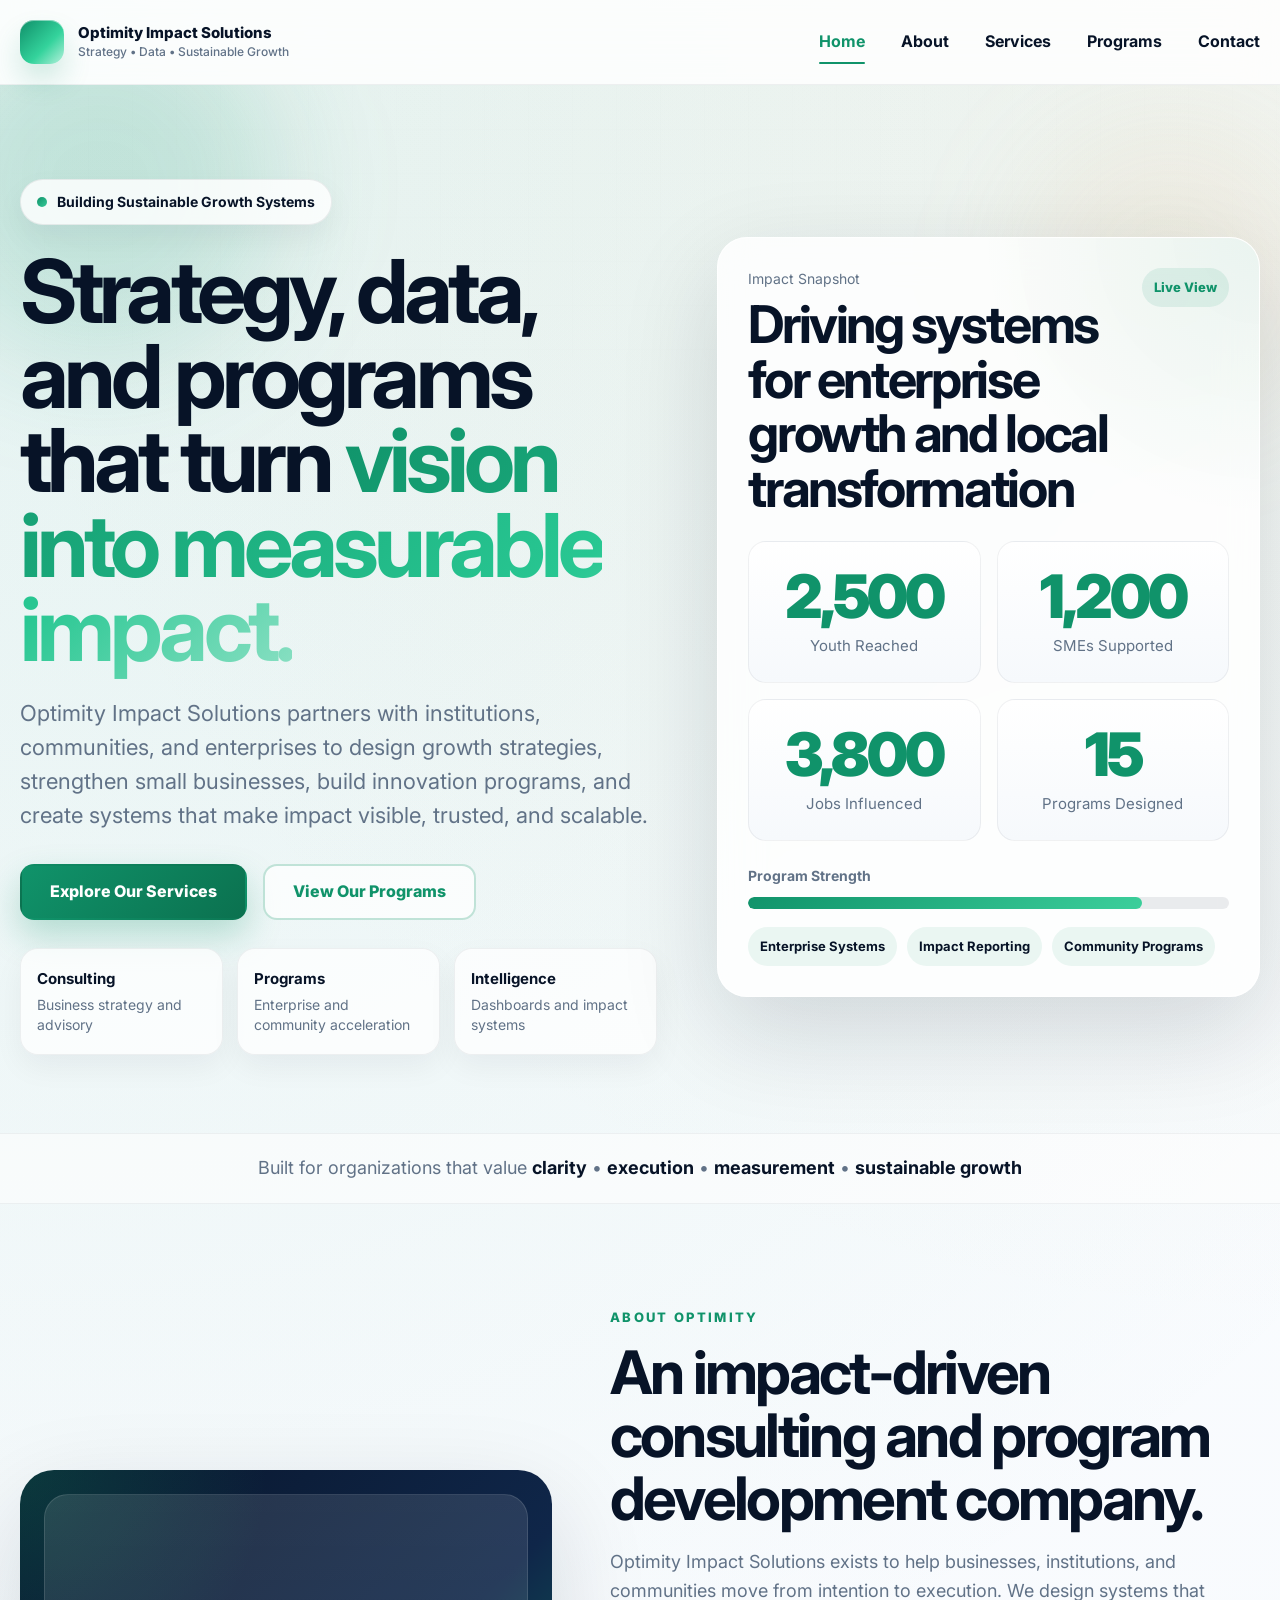
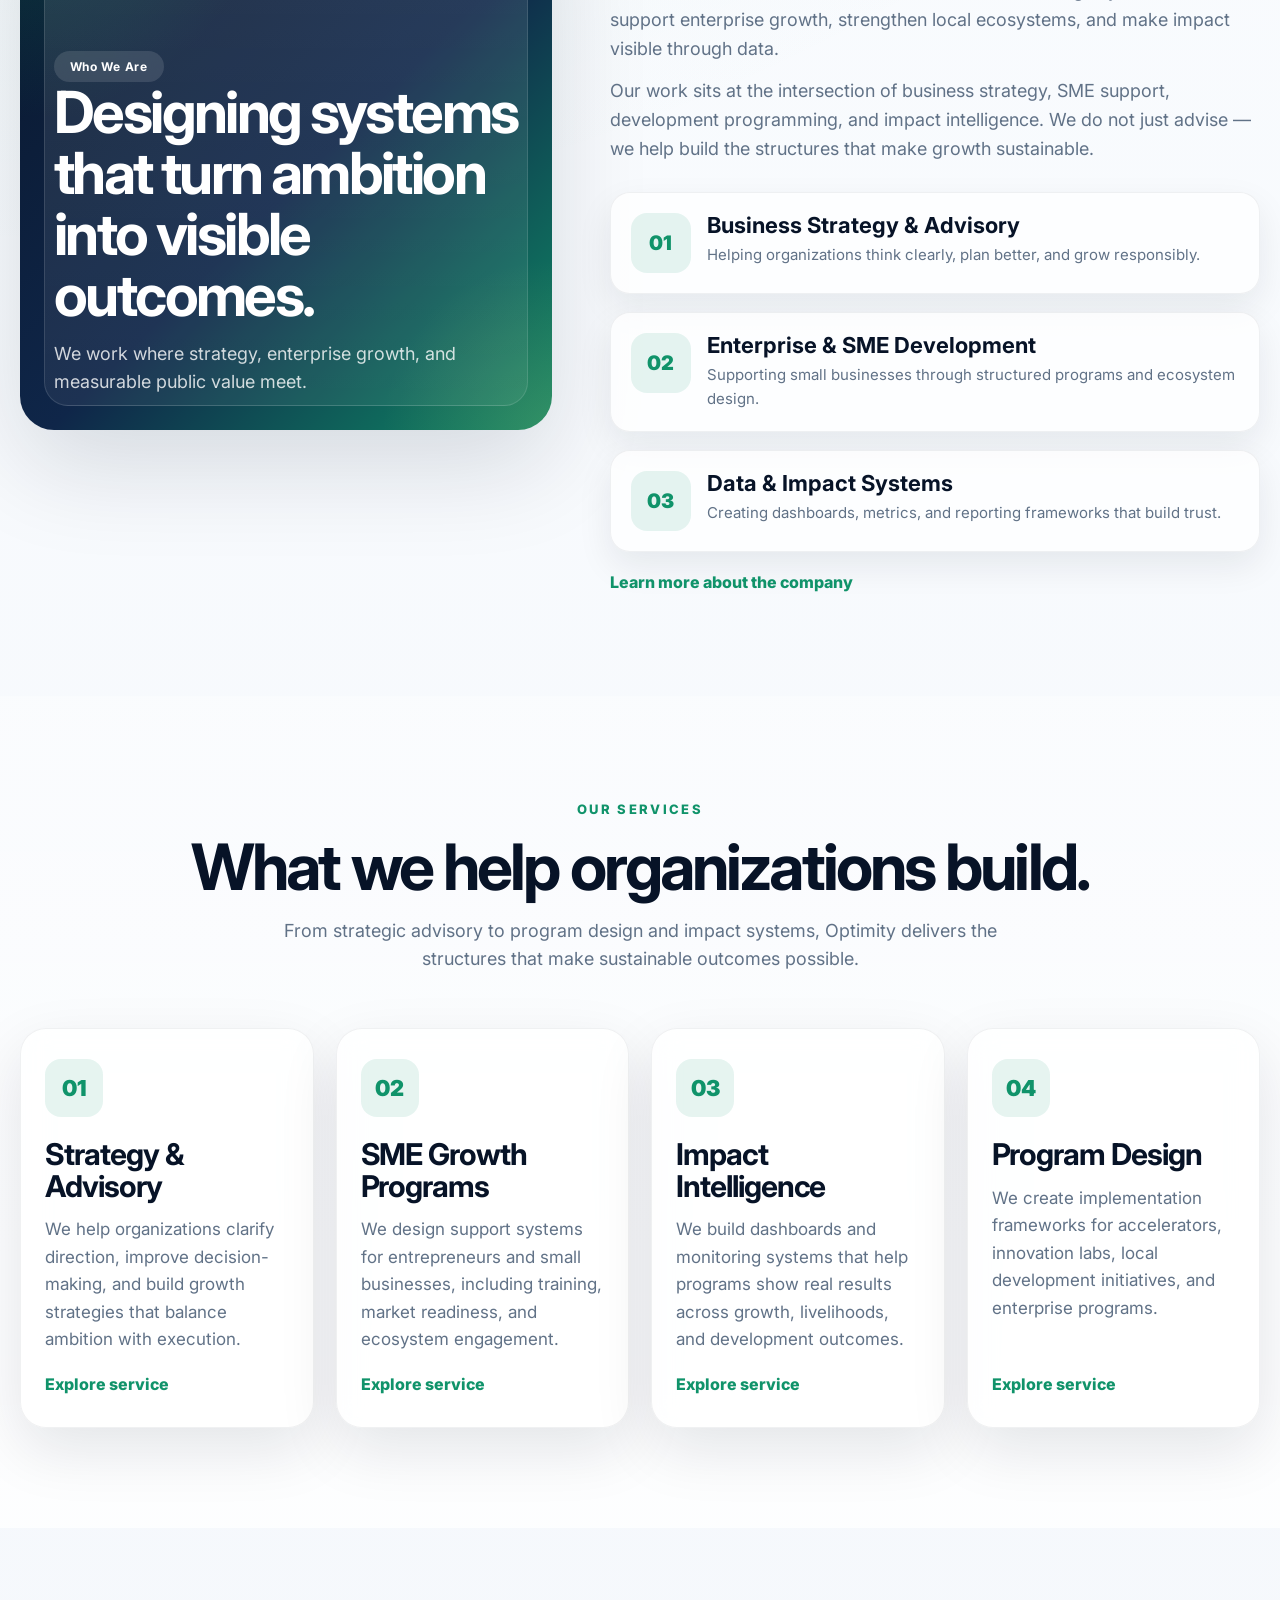
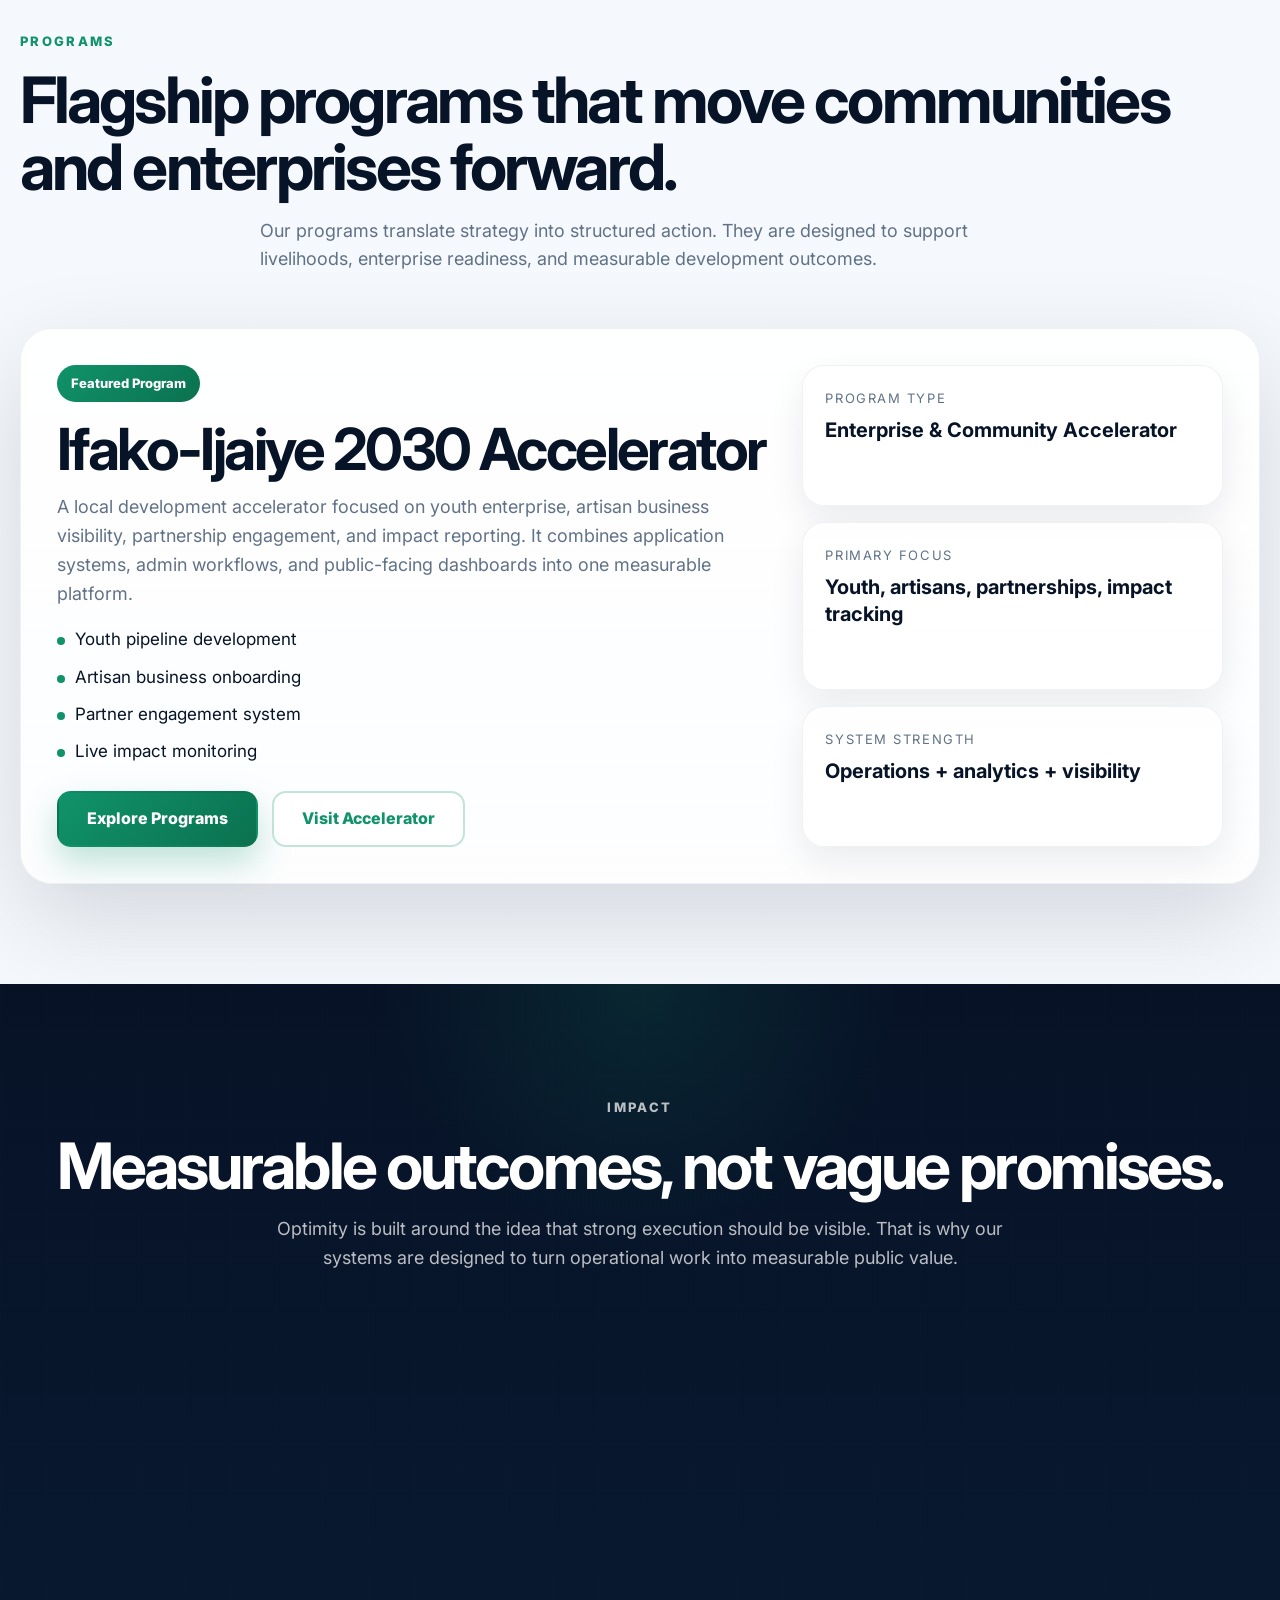
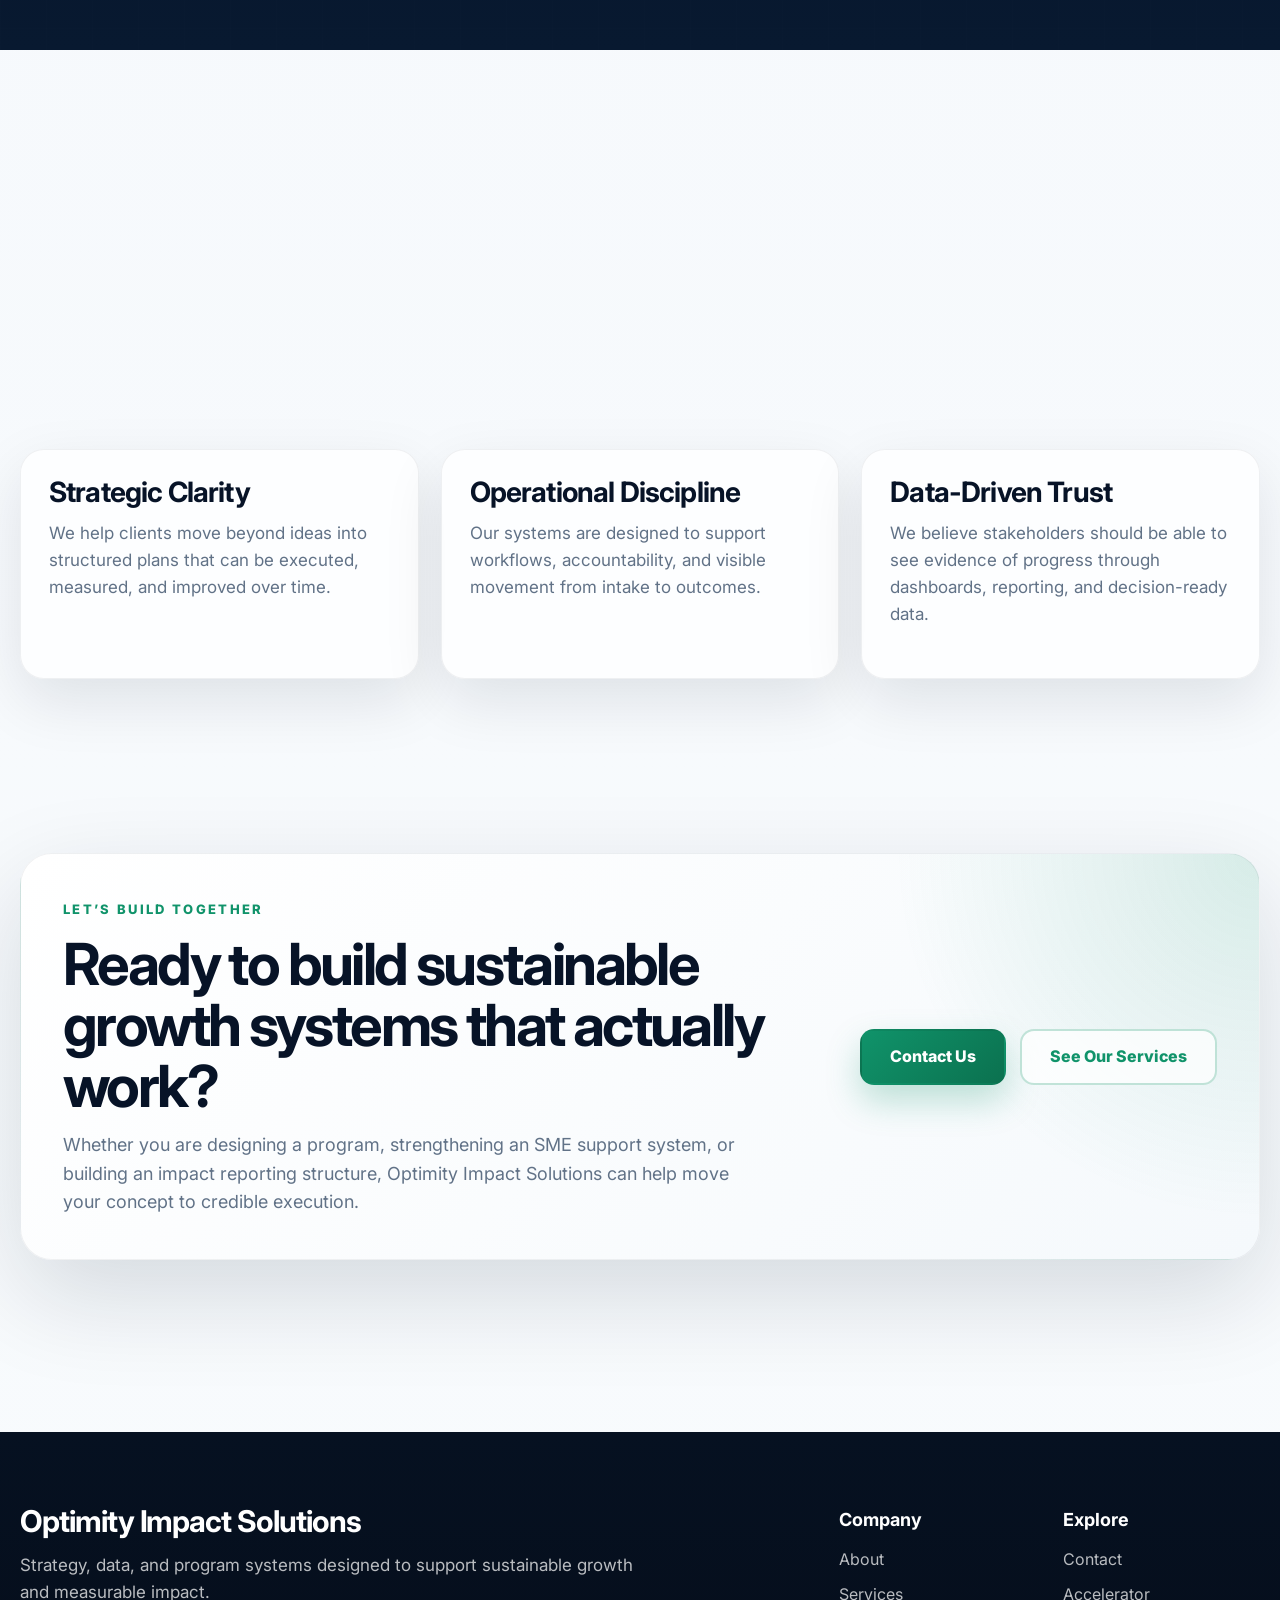
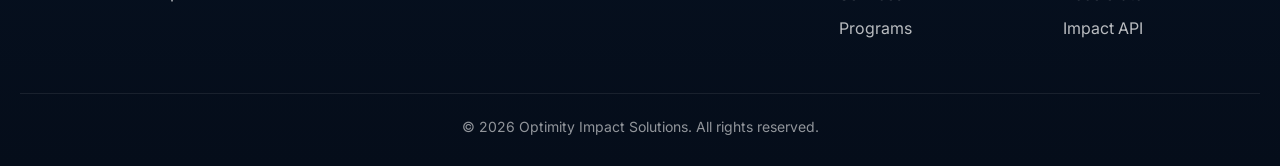
==== commit 999bfea8: "changed program web link" ====
--- a/index.html
+++ b/index.html
@@ -323,7 +323,7 @@
             <div class="program-cta-row">
               <a href="programs.html" class="btn btn-primary">Explore Programs</a>
               <a
-                href="https://sunny-liger-8ca3c4.netlify.app/"
+                href="https://ifako-ijaiye-2030.netlify.app/"
                 class="btn btn-secondary"
                 target="_blank"
                 rel="noopener noreferrer"
@@ -489,7 +489,7 @@
         <div>
           <h4>Explore</h4>
           <a href="contact.html">Contact</a>
-          <a href="https://sunny-liger-8ca3c4.netlify.app/" target="_blank" rel="noopener noreferrer">Accelerator</a>
+          <a href="https://ifako-ijaiye-2030.netlify.app/" target="_blank" rel="noopener noreferrer">Accelerator</a>
           <a href="https://ifako-ijaiye-2030.onrender.com/api/public/impact" target="_blank" rel="noopener noreferrer">Impact API</a>
         </div>
       </div>
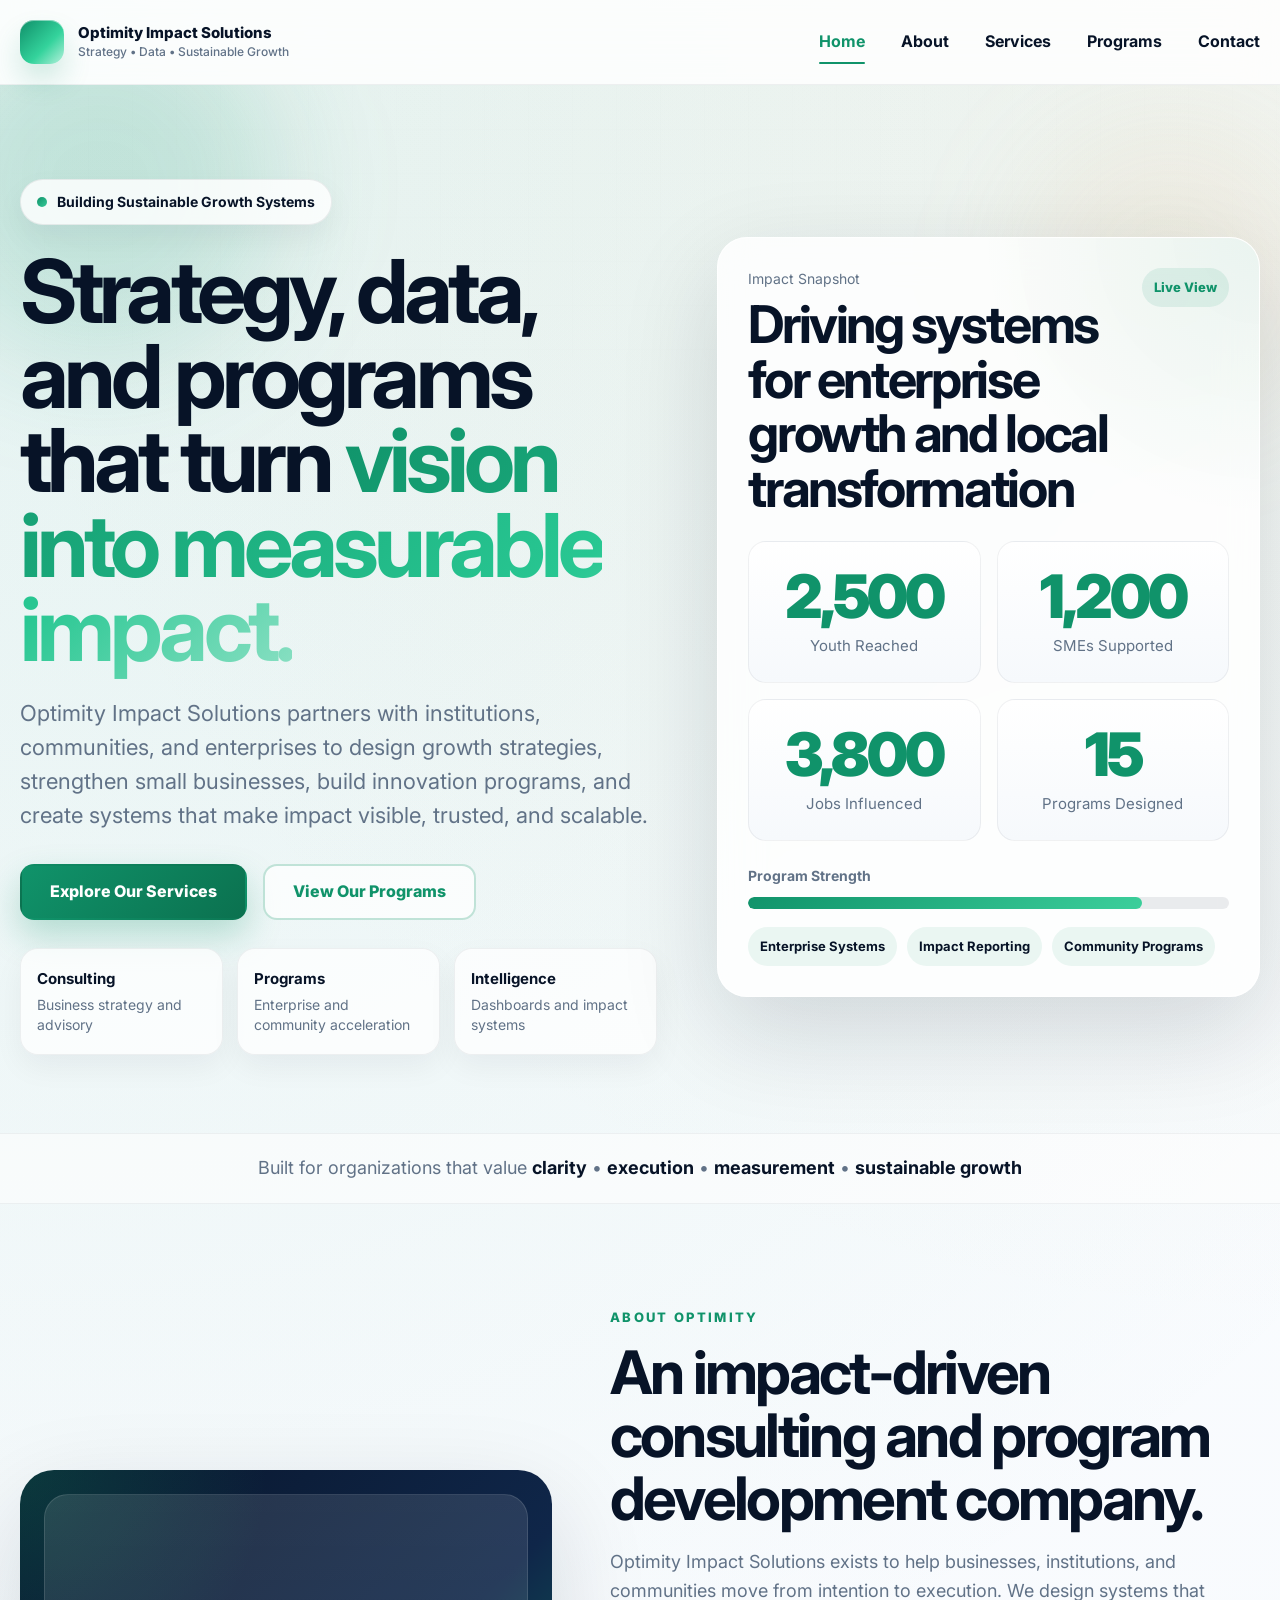
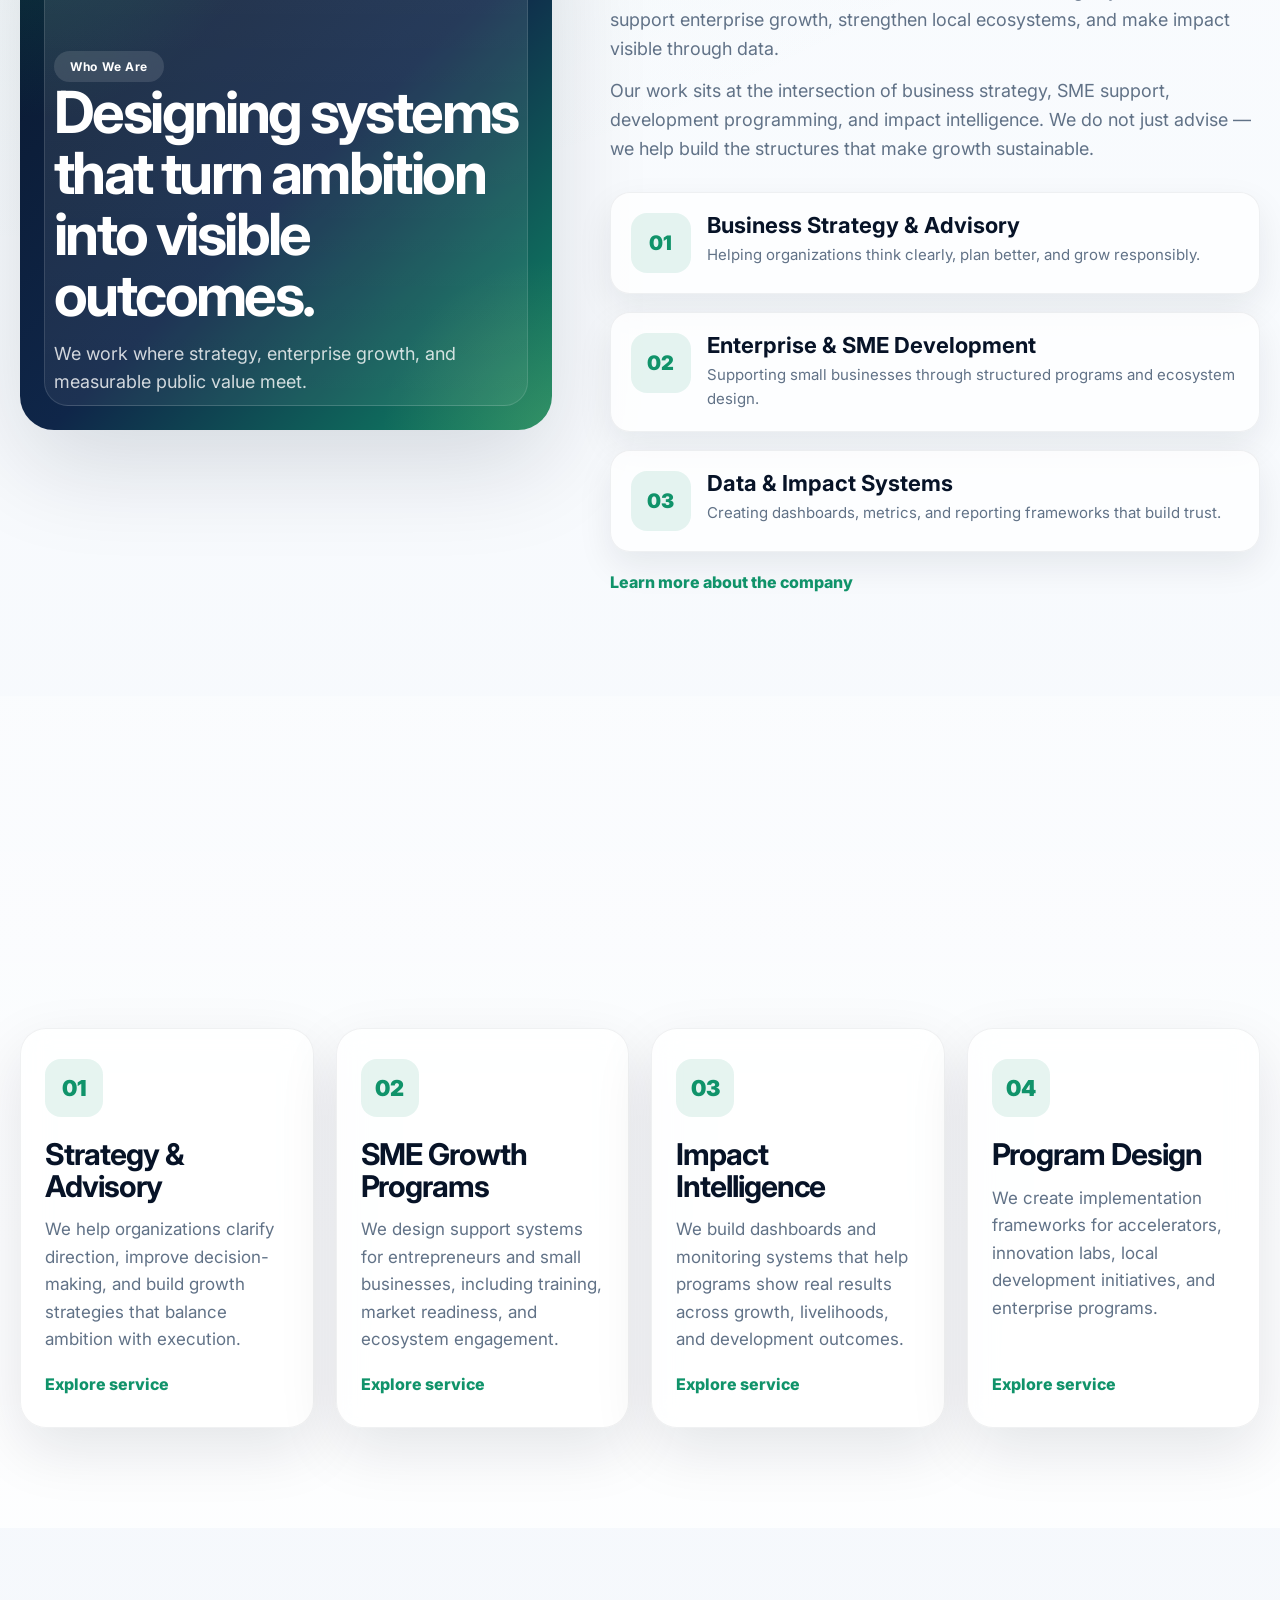
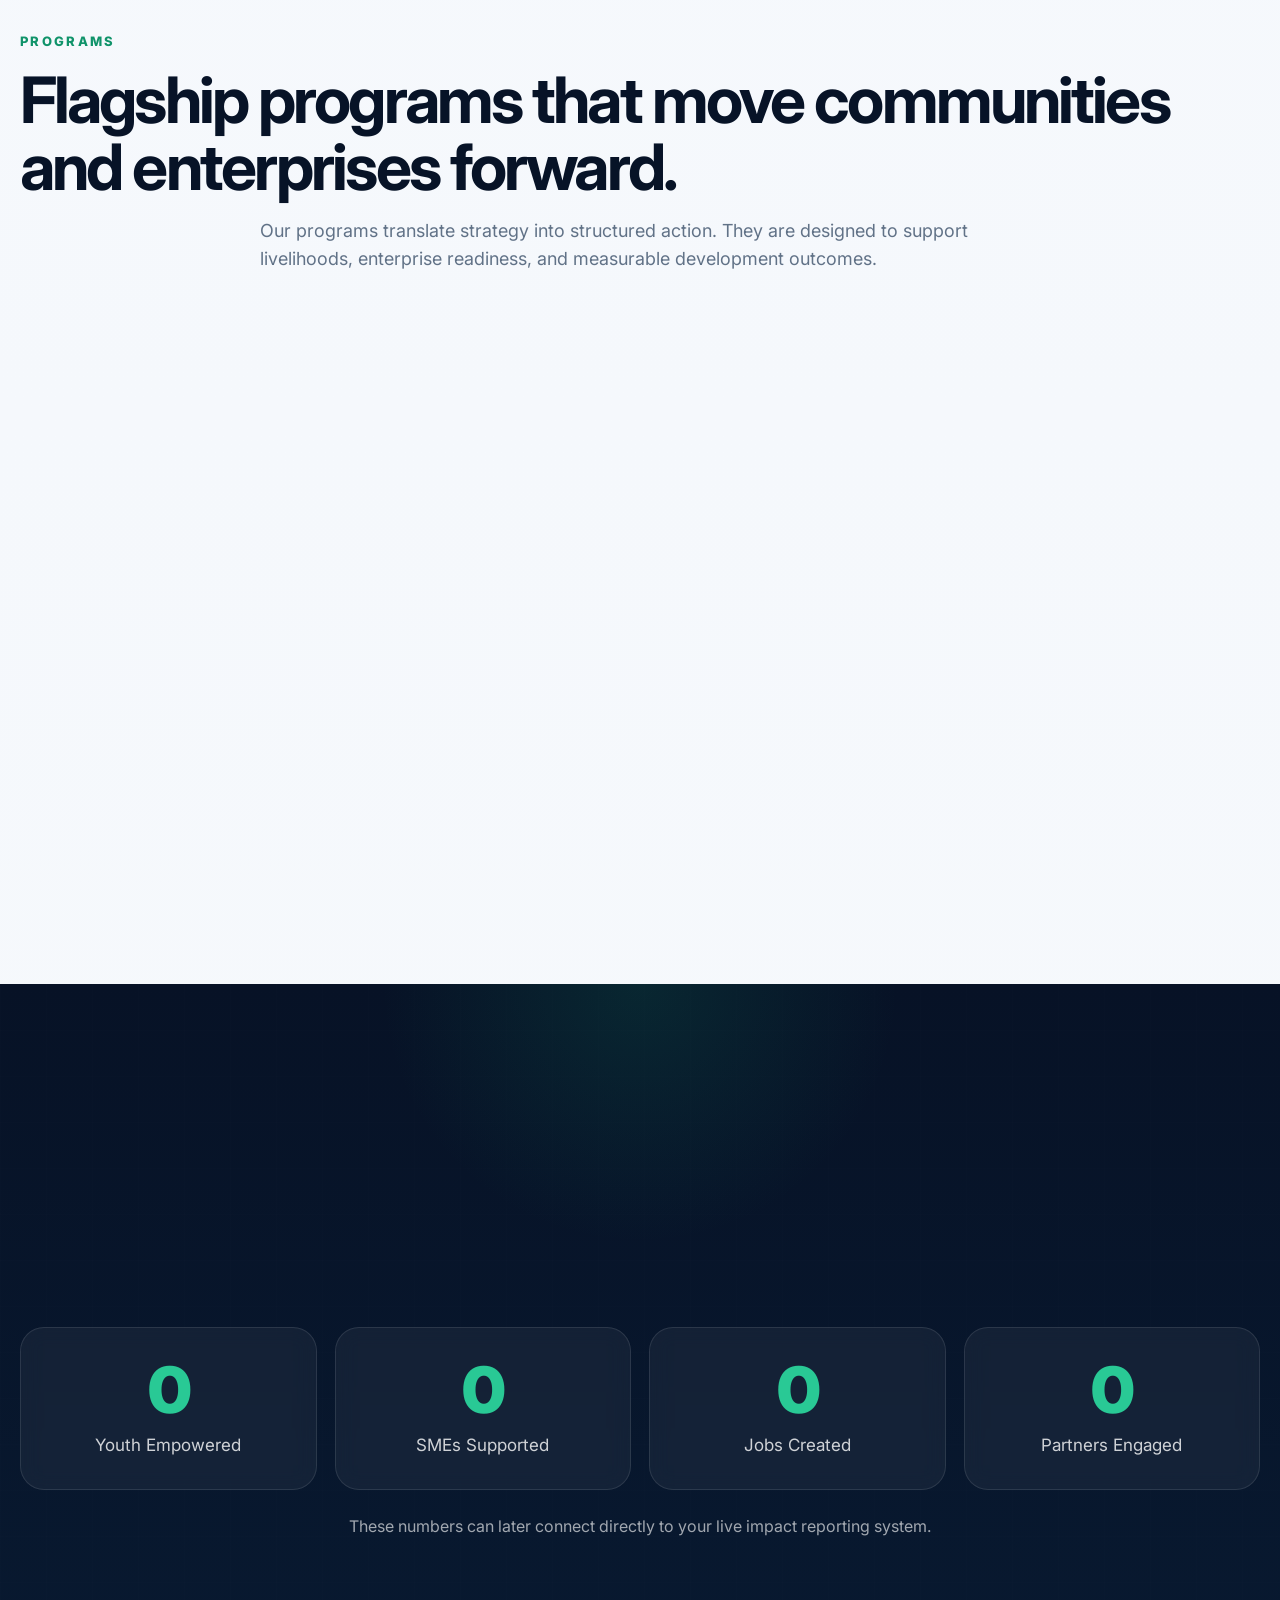
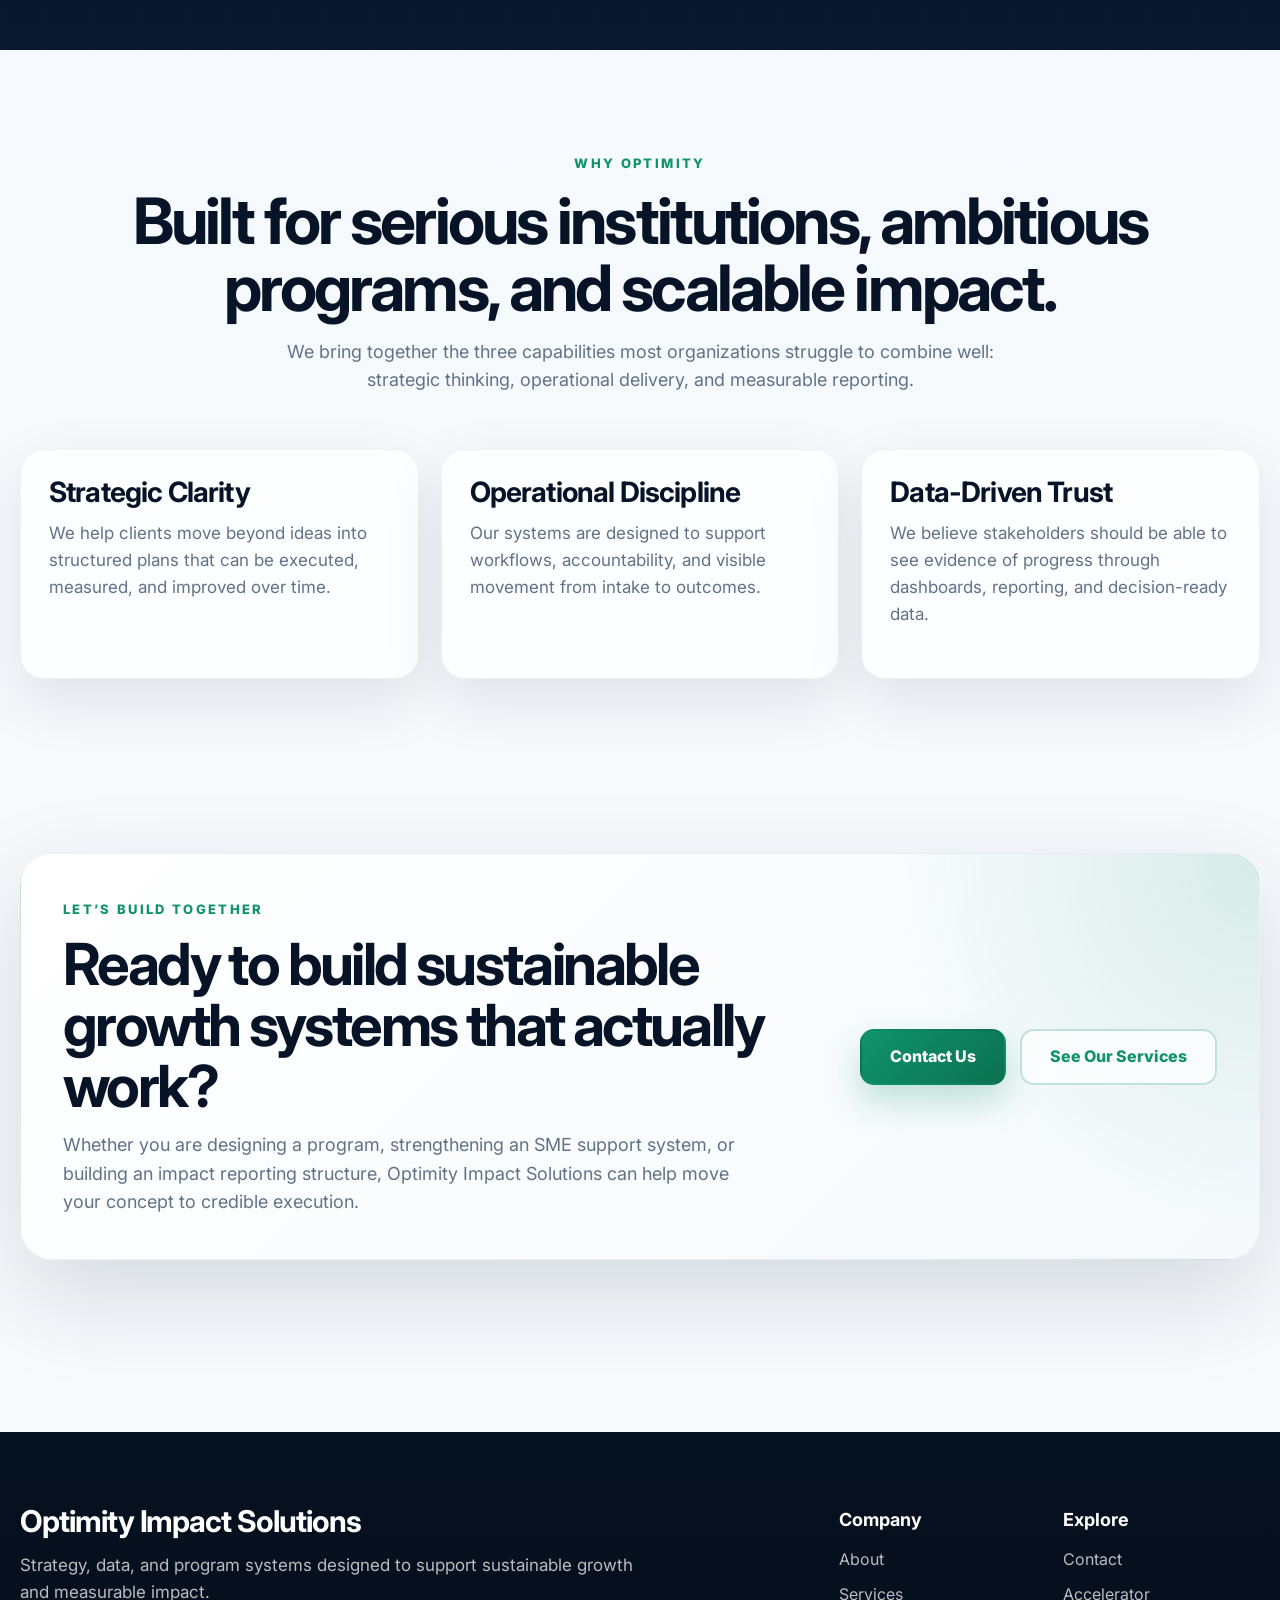
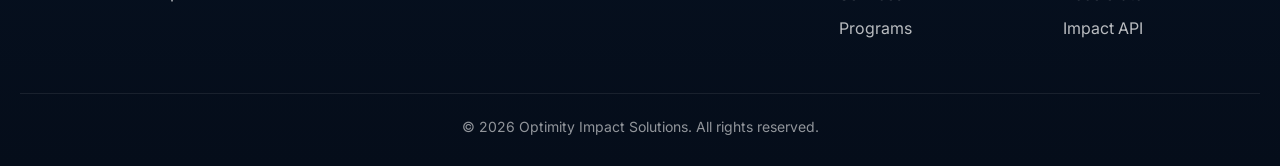
==== commit 96639356: "connect homepage impact data" ====
--- a/index.html
+++ b/index.html
@@ -369,27 +369,29 @@
           </p>
         </div>
 
-        <div class="impact-band-grid reveal">
-          <div class="impact-band-card">
-            <span class="impact-band-number" data-counter="2500">0</span>
-            <span class="impact-band-label">Youth Empowered</span>
-          </div>
-
-          <div class="impact-band-card">
-            <span class="impact-band-number" data-counter="1200">0</span>
-            <span class="impact-band-label">SMEs Supported</span>
-          </div>
-
-          <div class="impact-band-card">
-            <span class="impact-band-number" data-counter="3800">0</span>
-            <span class="impact-band-label">Jobs Created</span>
-          </div>
-
-          <div class="impact-band-card">
-            <span class="impact-band-number" data-counter="15">0</span>
-            <span class="impact-band-label">Programs Implemented</span>
-          </div>
-        </div>
+       <div class="impact-band-grid reveal">
+
+  <div class="impact-band-card">
+    <span id="impactYouth" class="impact-band-number">0</span>
+    <span class="impact-band-label">Youth Empowered</span>
+  </div>
+
+  <div class="impact-band-card">
+    <span id="impactArtisans" class="impact-band-number">0</span>
+    <span class="impact-band-label">SMEs Supported</span>
+  </div>
+
+  <div class="impact-band-card">
+    <span id="impactJobs" class="impact-band-number">0</span>
+    <span class="impact-band-label">Jobs Created</span>
+  </div>
+
+  <div class="impact-band-card">
+    <span id="impactPartners" class="impact-band-number">0</span>
+    <span class="impact-band-label">Partners Engaged</span>
+  </div>
+
+</div>
 
         <p class="impact-footnote reveal">
           These numbers can later connect directly to your live impact reporting system.
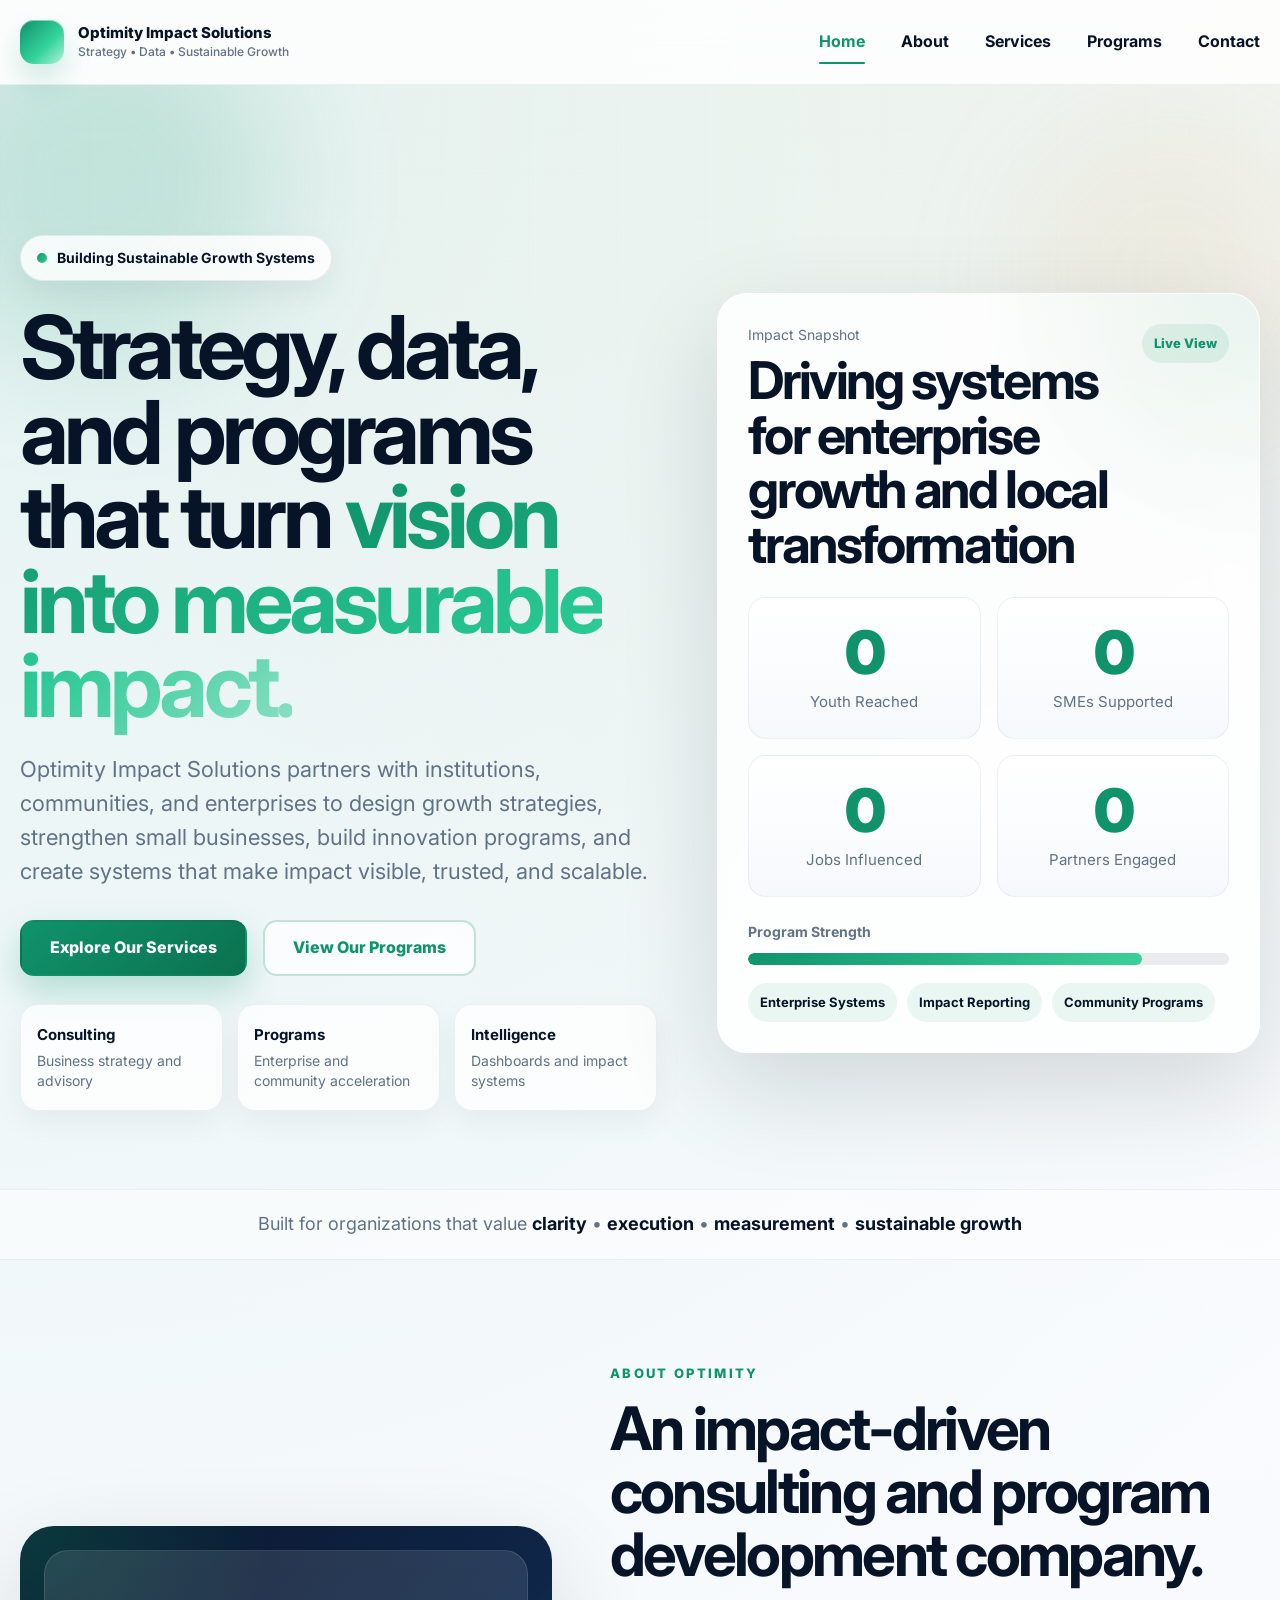
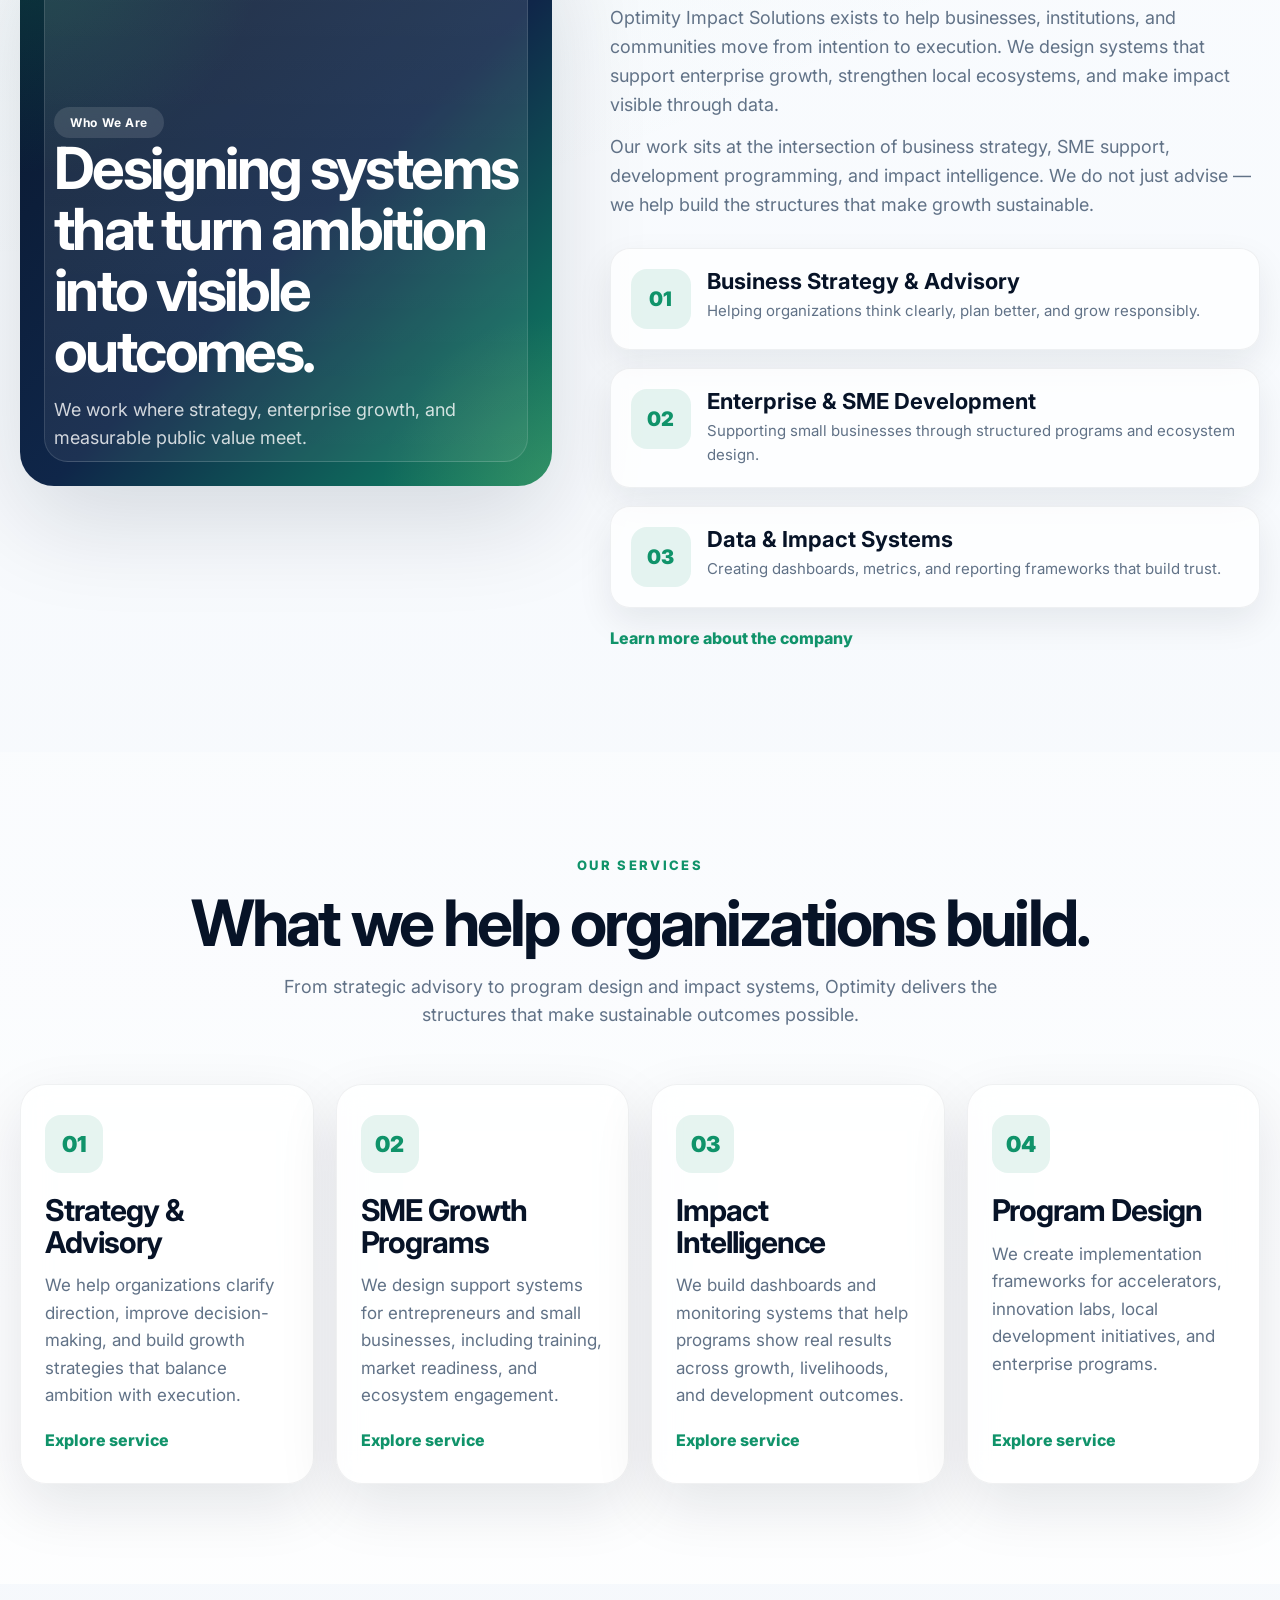
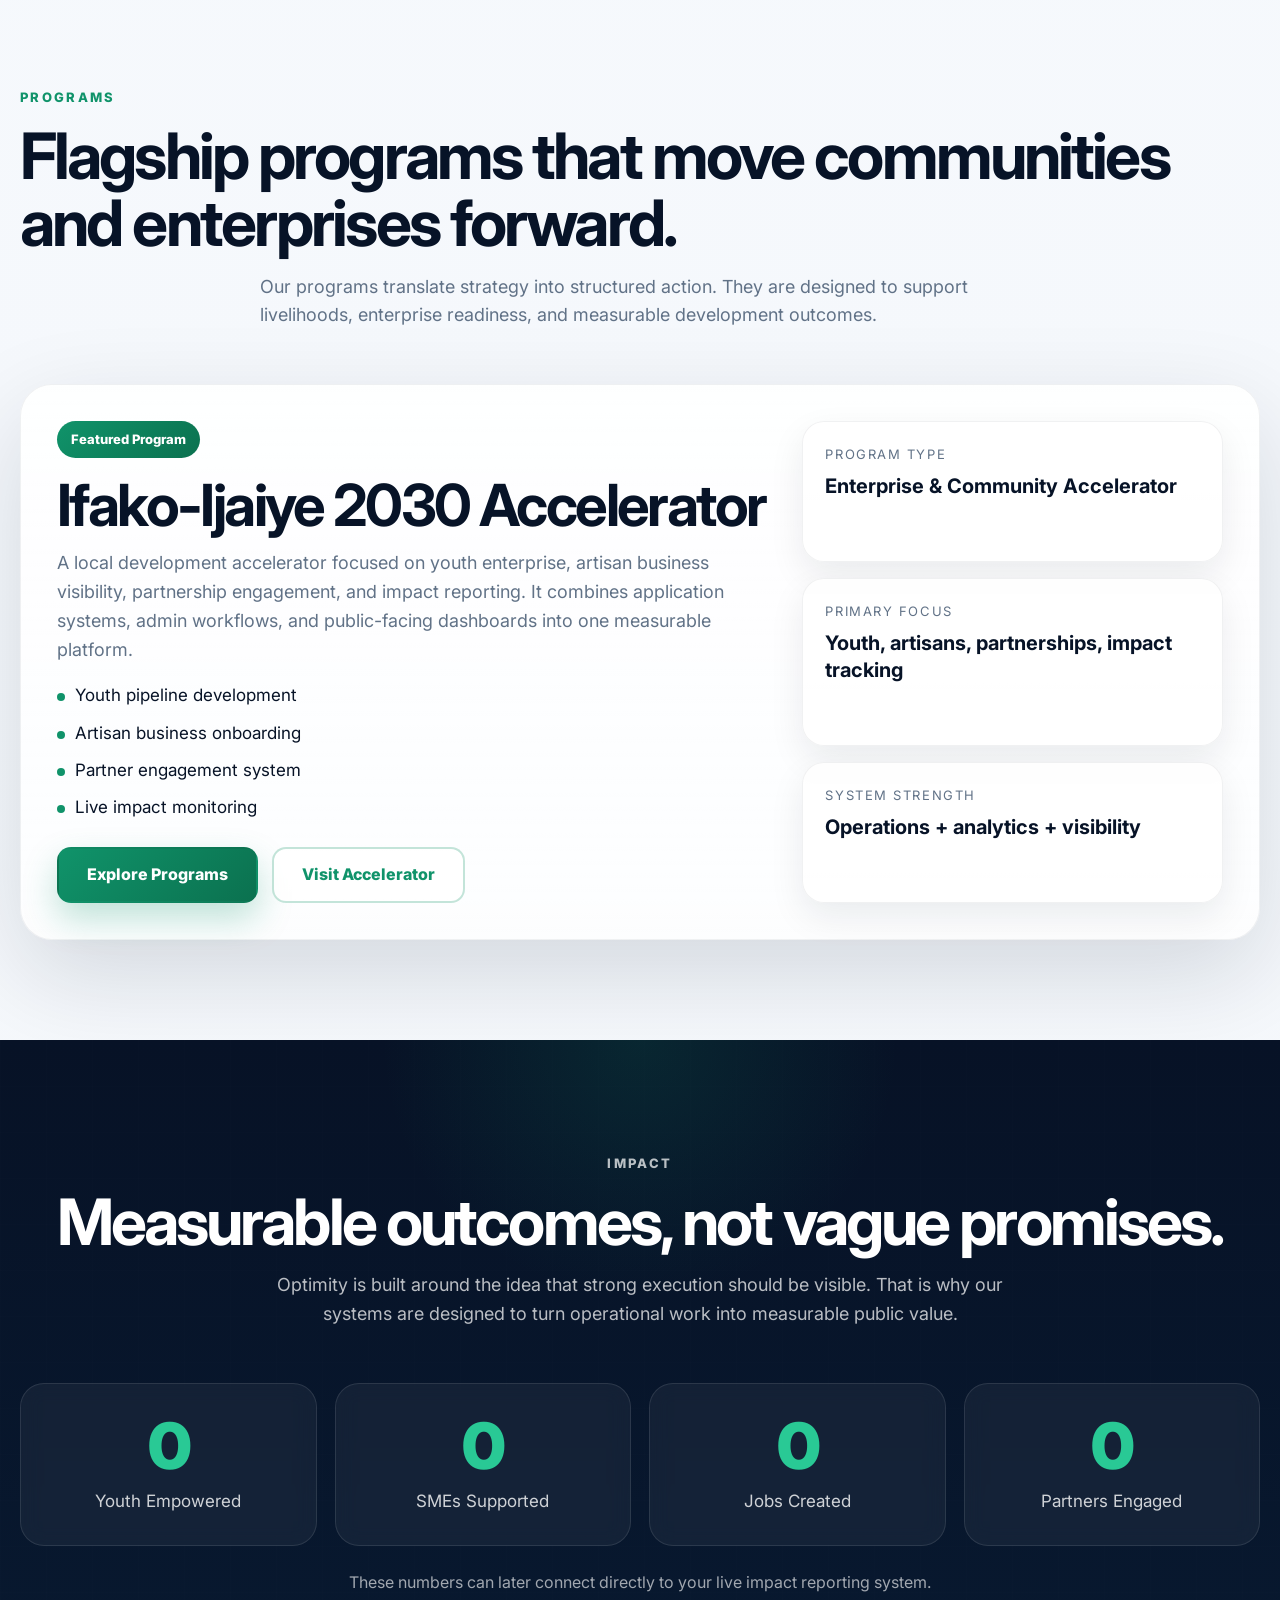
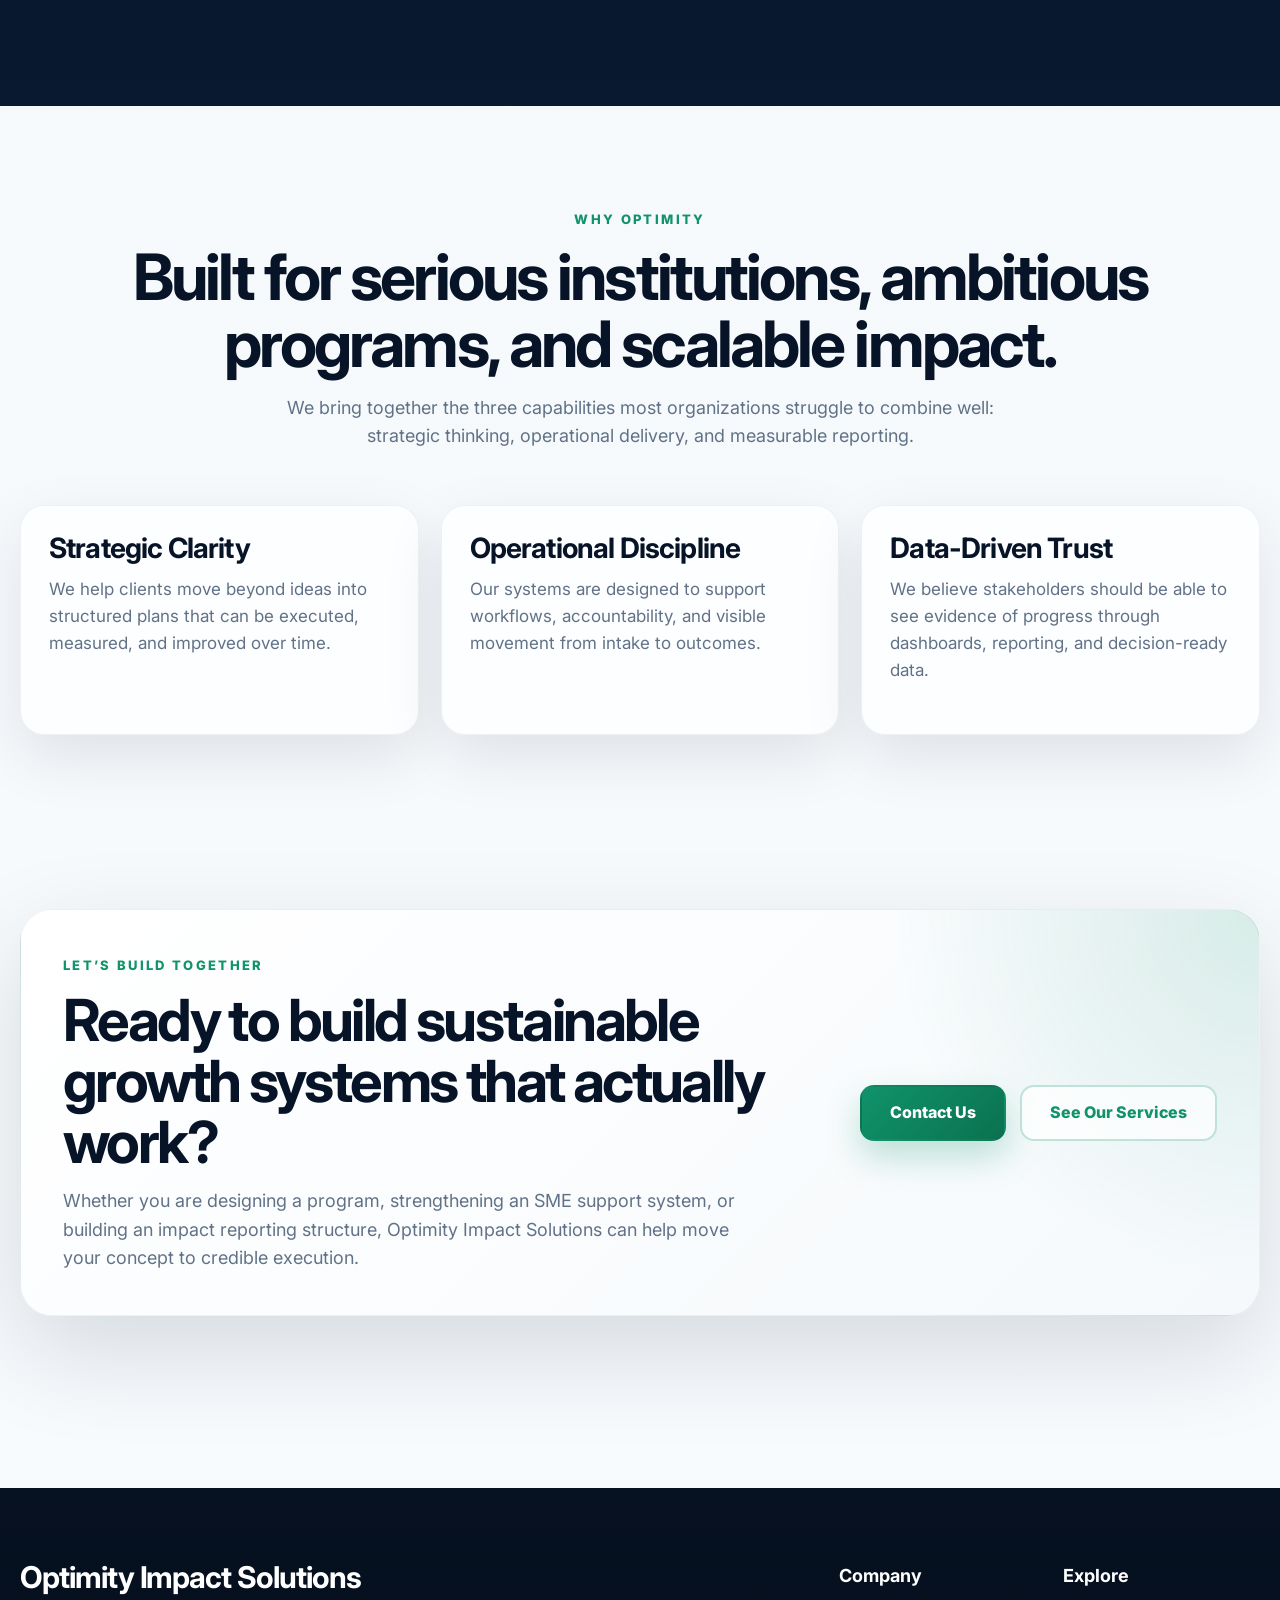
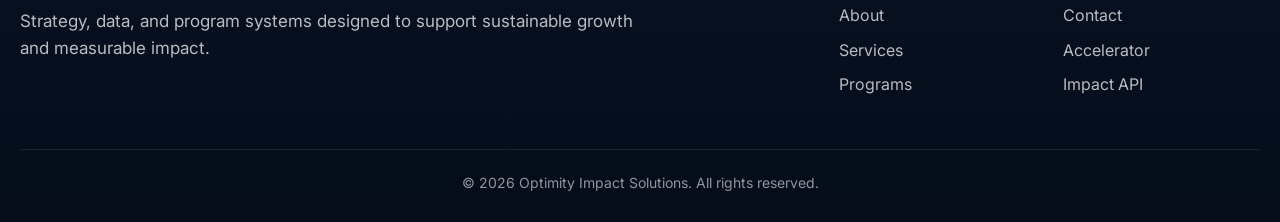
==== commit d6510fe2: "fix hero spacing and connect live impact data" ====
--- a/index.html
+++ b/index.html
@@ -106,26 +106,26 @@
             </div>
 
             <div class="metric-grid">
-              <div class="metric-card">
-                <span class="metric-value" data-counter="2500">0</span>
-                <span class="metric-label">Youth Reached</span>
-              </div>
-
-              <div class="metric-card">
-                <span class="metric-value" data-counter="1200">0</span>
-                <span class="metric-label">SMEs Supported</span>
-              </div>
-
-              <div class="metric-card">
-                <span class="metric-value" data-counter="3800">0</span>
-                <span class="metric-label">Jobs Influenced</span>
-              </div>
-
-              <div class="metric-card">
-                <span class="metric-value" data-counter="15">0</span>
-                <span class="metric-label">Programs Designed</span>
-              </div>
-            </div>
+  <div class="metric-card">
+    <span id="heroImpactYouth" class="metric-value">0</span>
+    <span class="metric-label">Youth Reached</span>
+  </div>
+
+  <div class="metric-card">
+    <span id="heroImpactArtisans" class="metric-value">0</span>
+    <span class="metric-label">SMEs Supported</span>
+  </div>
+
+  <div class="metric-card">
+    <span id="heroImpactJobs" class="metric-value">0</span>
+    <span class="metric-label">Jobs Influenced</span>
+  </div>
+
+  <div class="metric-card">
+    <span id="heroImpactPartners" class="metric-value">0</span>
+    <span class="metric-label">Partners Engaged</span>
+  </div>
+</div>
 
             <div class="dashboard-bottom">
               <div class="dashboard-bar-group">
--- a/style.css
+++ b/style.css
@@ -284,7 +284,7 @@
 .hero-v2 {
   position: relative;
   overflow: hidden;
-  padding: 94px 0 78px;
+  padding: 150px 0 78px;
 }
 
 .hero-noise {
